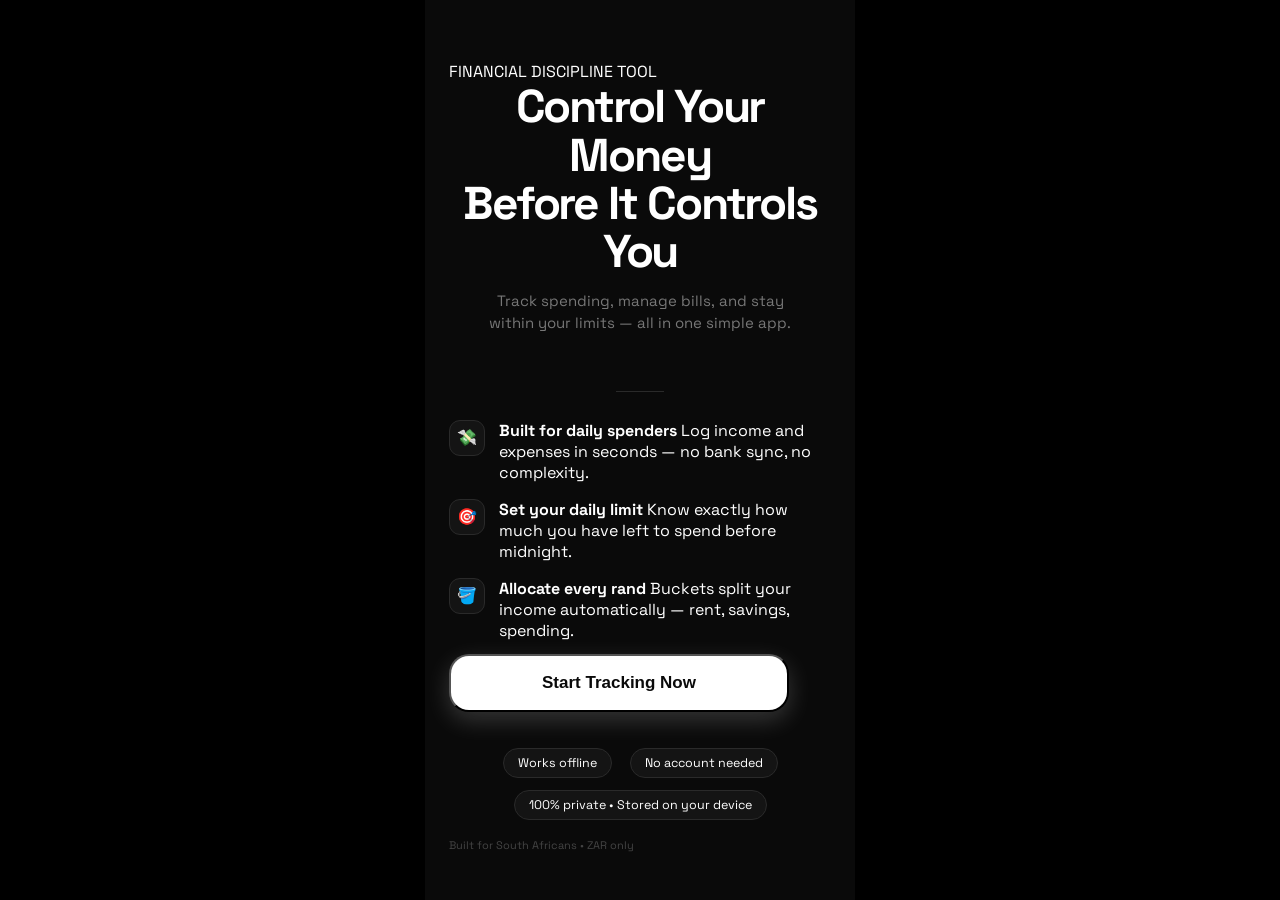
==== index.html @ 4e25d1b2 "css update" ====
<!DOCTYPE html>
<html lang="en">
<head>
<meta charset="UTF-8" />
<meta name="viewport" content="width=device-width, initial-scale=1.0, maximum-scale=1.0, user-scalable=no" />
<title>SpendLess</title>
<meta name="description" content="Daily spending limit tracker" />
<meta name="theme-color" content="#0a0a0a" />
<meta name="apple-mobile-web-app-capable" content="yes" />
<meta name="apple-mobile-web-app-status-bar-style" content="black-translucent" />
<meta name="apple-mobile-web-app-title" content="SpendLess" />
<link rel="manifest" href="manifest.json" />
<link rel="preconnect" href="https://fonts.googleapis.com" />
<link href="https://fonts.googleapis.com/css2?family=Space+Grotesk:wght@400;500;700&display=swap" rel="stylesheet" />
<link rel="stylesheet" href="css/style.css" />
</head>
<body>
<div id="viewport">
<div id="app">

  <!-- ══ LANDING SCREEN ══ -->
  <div class="screen active" id="screen-landing">
    <div class="landing-wrap">
      <div class="landing-top">

        <div class="landing-badge">
          <span class="landing-badge-dot"></span>
          <span class="landing-badge-text">FINANCIAL DISCIPLINE TOOL</span>
        </div>

        <div class="landing-headline">
          Control Your Money<br>Before It Controls You
        </div>

        <div class="landing-tagline">
          Track spending, manage bills, and stay within your limits — all in one simple app.
        </div>

        <div class="landing-divider"></div>

        <div class="landing-pills">
          <div class="landing-pill">
            <div class="landing-pill-icon">💸</div>
            <div class="landing-pill-text">
              <strong>Built for daily spenders</strong>
              <span>Log income and expenses in seconds — no bank sync, no complexity.</span>
            </div>
          </div>
          <div class="landing-pill">
            <div class="landing-pill-icon">🎯</div>
            <div class="landing-pill-text">
              <strong>Set your daily limit</strong>
              <span>Know exactly how much you have left to spend before midnight.</span>
            </div>
          </div>
          <div class="landing-pill">
            <div class="landing-pill-icon">🪣</div>
            <div class="landing-pill-text">
              <strong>Allocate every rand</strong>
              <span>Buckets split your income automatically — rent, savings, spending.</span>
            </div>
          </div>
        </div>
      </div>

      <div class="landing-bottom">
        <button class="btn-landing" onclick="enterApp()">Start Tracking Now</button>
        <div class="landing-trust">
          <span>Works offline</span>
          <span>No account needed</span>
          <span>100% private • Stored on your device</span>
        </div>
        <div class="landing-footnote">Built for South Africans • ZAR only</div>
      </div>
    </div>
  </div>

  <!-- ══ BUCKETS SCREEN ══ -->
  <div class="screen" id="screen-buckets">
    <div class="statusbar">
      <span></span>
      <span style="font-weight:700;letter-spacing:0.06em;">BUCKETS</span>
      <span></span>
    </div>
    <div class="screen-body">
      <div class="buckets-explainer">When you log income, it splits automatically into these buckets.</div>
      <div id="pct-remaining-bar" class="pct-bar-wrap"></div>
      <div id="buckets-list" class="buckets-list"></div>
      <button class="add-fab" onclick="openAddBucket()">＋ Add Bucket</button>
    </div>
    <div class="nav">
      <button class="nav-btn"        onclick="goTo('screen-home')"   ><span class="nav-icon">⬤</span>Today</button>
      <button class="nav-btn"        onclick="goTo('screen-bills')"  ><span class="nav-icon">📋</span>Bills</button>
      <button class="nav-btn active" onclick="goTo('screen-buckets')"><span class="nav-icon">🪣</span>Buckets</button>
      <button class="nav-btn"        onclick="goTo('screen-history')"><span class="nav-icon">☰</span>History</button>
      <button class="nav-btn"        onclick="goTo('screen-settings')"><span class="nav-icon">◎</span>Settings</button>
    </div>
  </div>

  <!-- ══ ADD BUCKET MODAL ══ -->
  <div class="modal-overlay" id="modal-bucket" onclick="closeModal('modal-bucket')">
    <div class="modal" onclick="event.stopPropagation()">
      <div class="modal-title">Add Bucket</div>
      <div class="field-label" style="margin-top:4px">Bucket name</div>
      <input class="note-input" id="bucket-name" placeholder="e.g. Rent, Savings, Spending" autocomplete="off" style="margin-bottom:12px"/>
      <div class="field-label">Emoji (optional)</div>
      <input class="note-input" id="bucket-emoji" placeholder="🏠" maxlength="2" autocomplete="off" style="margin-bottom:12px"/>
      <div class="field-label">Percentage of income (%)</div>
      <input class="note-input" id="bucket-pct" type="number" placeholder="e.g. 40" min="1" max="100" autocomplete="off" style="margin-bottom:16px"/>
      <div id="bucket-pct-hint" style="font-size:12px;color:var(--text2);margin-bottom:12px;"></div>
      <div style="display:flex;gap:10px;">
        <button class="modal-btn modal-cancel" onclick="closeModal('modal-bucket')">Cancel</button>
        <button class="modal-btn modal-confirm" onclick="saveBucket()">Add Bucket</button>
      </div>
    </div>
  </div>

  <!-- ══ HISTORY SCREEN ══ -->
  <div class="screen" id="screen-history">
    <div class="statusbar">
      <span></span>
      <span style="font-weight:700;letter-spacing:0.06em;">HISTORY</span>
      <span></span>
    </div>
    <div class="history-list" id="history-list"></div>
    <div class="nav">
      <button class="nav-btn"        onclick="goTo('screen-home')"   ><span class="nav-icon">⬤</span>Today</button>
      <button class="nav-btn"        onclick="goTo('screen-bills')"  ><span class="nav-icon">📋</span>Bills</button>
      <button class="nav-btn"        onclick="goTo('screen-buckets')"><span class="nav-icon">🪣</span>Buckets</button>
      <button class="nav-btn active" onclick="goTo('screen-history')"><span class="nav-icon">☰</span>History</button>
      <button class="nav-btn"        onclick="goTo('screen-settings')"><span class="nav-icon">◎</span>Settings</button>
    </div>
  </div>

  <!-- ══ SETTINGS SCREEN ══ -->
  <div class="screen" id="screen-settings">
    <div class="statusbar">
      <span></span>
      <span style="font-weight:700;letter-spacing:0.06em;">SETTINGS</span>
      <span></span>
    </div>
    <div class="settings-body">
      <div class="settings-section">
        <div class="settings-row">
          <div class="settings-row-label">Daily Limit</div>
          <div style="display:flex;align-items:center;gap:4px;">
            <span style="color:var(--text2);font-size:14px;">R</span>
            <input class="settings-input" id="limit-input" type="number" min="1" value="200" onchange="saveLimit()" />
          </div>
        </div>
        <div class="settings-row">
          <div class="settings-row-label">Currency symbol</div>
          <div class="settings-row-val">R (ZAR)</div>
        </div>
      </div>
      <div class="settings-section">
        <div class="settings-row">
          <div class="settings-row-label">Total transactions</div>
          <div class="settings-row-val" id="stat-total">0</div>
        </div>
        <div class="settings-row">
          <div class="settings-row-label">Days tracked</div>
          <div class="settings-row-val" id="stat-days">0</div>
        </div>
        <div class="settings-row">
          <div class="settings-row-label">All-time expenses</div>
          <div class="settings-row-val" id="stat-expenses">R0</div>
        </div>
        <div class="settings-row">
          <div class="settings-row-label">Active bills</div>
          <div class="settings-row-val" id="stat-bills">0</div>
        </div>
        <div class="settings-row">
          <div class="settings-row-label">Buckets configured</div>
          <div class="settings-row-val" id="stat-buckets">0</div>
        </div>
      </div>
      <button class="danger-btn" onclick="clearData()">Clear all data</button>
    </div>
    <div class="nav">
      <button class="nav-btn"        onclick="goTo('screen-home')"   ><span class="nav-icon">⬤</span>Today</button>
      <button class="nav-btn"        onclick="goTo('screen-bills')"  ><span class="nav-icon">📋</span>Bills</button>
      <button class="nav-btn"        onclick="goTo('screen-buckets')"><span class="nav-icon">🪣</span>Buckets</button>
      <button class="nav-btn"        onclick="goTo('screen-history')"><span class="nav-icon">☰</span>History</button>
      <button class="nav-btn active" onclick="goTo('screen-settings')"><span class="nav-icon">◎</span>Settings</button>
    </div>
  </div>

</div>
</div>
<script src="js/app.js"></script>
</body>
</html>
---- css/style.css ----
/* ── RESET & ROOT ── */
* {
  box-sizing: border-box;
  margin: 0;
  padding: 0;
  -webkit-tap-highlight-color: transparent;
}

:root {
  --bg: #0a0a0a;
  --surface: #141414;
  --surface2: #1e1e1e;
  --border: #2a2a2a;
  --text: #ffffff;
  --text2: #777777;
  --text3: #444444;
  --green: #22c55e;
  --green-bg: rgba(34, 197, 94, 0.1);
  --red: #ef4444;
  --red-bg: rgba(239, 68, 68, 0.1);
  --amber: #f59e0b;
  --amber-bg: rgba(245, 158, 11, 0.1);
  --blue: #3b82f6;
  --blue-bg: rgba(59, 130, 246, 0.1);
}

html, body {
  width: 100%;
  height: 100%;
  background: #000;
  overflow: hidden;
  overscroll-behavior: none;
  font-family: 'Space Grotesk', sans-serif;
  color: var(--text);
}

#viewport {
  position: fixed;
  top: 0; left: 0; right: 0; bottom: 0;
  display: flex;
  align-items: center;
  justify-content: center;
  background: #000;
}

#app {
  position: relative;
  width: 100%;
  max-width: 430px;
  height: 100%;
  max-height: 100%;
  display: flex;
  flex-direction: column;
  background: var(--bg);
  overflow: hidden;
}

.screen {
  display: none;
  flex-direction: column;
  position: absolute;
  top: 0; left: 0; right: 0; bottom: 0;
  overflow: hidden;
}

.screen.active {
  display: flex;
  flex-direction: column;
  height: 100%;
}

.screen-body {
  flex: 1;
  min-height: 0;
  overflow-y: auto;
  overscroll-behavior: contain;
  -webkit-overflow-scrolling: touch;
  padding: 14px 14px 24px;
}

.statusbar {
  display: flex;
  justify-content: space-between;
  align-items: center;
  padding: max(env(safe-area-inset-top), 12px) 20px 8px;
  font-size: 12px;
  color: var(--text2);
  flex-shrink: 0;
  position: relative;
  z-index: 1;
}

.home-top {
  padding: 4px 20px 0;
  flex-shrink: 0;
  position: relative;
  z-index: 1;
}

.day-label {
  font-size: 11px;
  text-transform: uppercase;
  letter-spacing: 0.18em;
  color: var(--text3);
  margin-bottom: 2px;
}

.balance-row {
  display: flex;
  justify-content: space-between;
  align-items: flex-end;
  margin-bottom: 4px;
}

.balance-big {
  font-size: 40px;
  font-weight: 700;
  letter-spacing: -1px;
  line-height: 1;
  font-variant-numeric: tabular-nums;
  font-feature-settings: "tnum" 1, "zero" 1;
}

.balance-meta { text-align: right; display: flex; flex-direction: column; gap: 2px; }
.meta-item { font-size: 12px; color: var(--text2); }
.meta-item .val { font-weight: 600; }
.meta-item.inc .val { color: var(--green); }
.meta-item.exp .val { color: var(--red); }

.limit-card {
  margin: 14px 14px 0;
  background: var(--surface);
  border-radius: 22px;
  padding: 18px 20px;
  border: 1px solid var(--border);
  flex-shrink: 0;
}

.limit-header { display: flex; justify-content: space-between; align-items: center; margin-bottom: 14px; }
.limit-label  { font-size: 11px; text-transform: uppercase; letter-spacing: 0.15em; color: var(--text2); }

.limit-edit {
  font-size: 11px; color: var(--text3); cursor: pointer;
  padding: 4px 8px; border-radius: 6px;
  border: 1px solid var(--border); background: var(--surface2);
}
.limit-edit:hover { color: var(--text2); }

.limit-nums { display: flex; justify-content: space-between; align-items: baseline; margin-bottom: 12px; }
.limit-remaining { font-size: 32px; font-weight: 700; transition: color 0.3s; }
.limit-remaining.ok   { color: var(--green); }
.limit-remaining.warn { color: var(--amber); }
.limit-remaining.over { color: var(--red); }
.limit-of { font-size: 13px; color: var(--text2); }

.progress-track { background: var(--surface2); border-radius: 99px; height: 6px; overflow: hidden; margin-bottom: 10px; }
.progress-fill  { height: 100%; border-radius: 99px; transition: width 0.5s cubic-bezier(0.34,1.2,0.64,1), background 0.3s; }
.progress-fill.ok   { background: var(--green); }
.progress-fill.warn { background: var(--amber); }
.progress-fill.over { background: var(--red); }

.limit-sub { display: flex; justify-content: space-between; font-size: 12px; color: var(--text2); }
.limit-sub .spent-val { color: var(--text); font-weight: 500; }

.alert-banner {
  margin: 10px 14px 0; border-radius: 12px; padding: 10px 14px;
  font-size: 12px; font-weight: 600; text-align: center;
  letter-spacing: 0.02em; flex-shrink: 0; transition: background 0.3s, color 0.3s;
}
.alert-ok   { background: var(--green-bg); color: var(--green); border: 1px solid rgba(34,197,94,0.2); }
.alert-warn { background: var(--amber-bg); color: var(--amber); border: 1px solid rgba(245,158,11,0.2); }
.alert-over { background: var(--red-bg);   color: var(--red);   border: 1px solid rgba(239,68,68,0.25); }

.home-scroll {
  flex: 1; min-height: 0;
  overflow-y: auto; overflow-x: hidden;
  overscroll-behavior: contain;
  -webkit-overflow-scrolling: touch;
}

.bills-widget { margin: 10px 14px 0; display: flex; flex-direction: column; gap: 6px; }
.bills-widget-label { font-size: 11px; text-transform: uppercase; letter-spacing: 0.15em; color: var(--text3); margin-bottom: 2px; }
.bill-widget-item { display: flex; align-items: center; justify-content: space-between; background: var(--surface); border-radius: 12px; padding: 10px 14px; border: 1px solid var(--border); }
.bill-widget-left { display: flex; align-items: center; gap: 10px; }
.bill-widget-name { font-size: 13px; font-weight: 500; }
.bill-widget-due  { font-size: 11px; margin-top: 1px; }
.bill-widget-due.urgent { color: var(--red); }
.bill-widget-due.soon   { color: var(--amber); }
.bill-widget-due.ok     { color: var(--text2); }
.bill-widget-amount { font-size: 14px; font-weight: 700; color: var(--text); }

.buckets-widget { margin: 10px 14px 0; }
.buckets-widget-label { font-size: 11px; text-transform: uppercase; letter-spacing: 0.15em; color: var(--text3); margin-bottom: 8px; }
.buckets-widget-grid  { display: grid; grid-template-columns: 1fr 1fr; gap: 8px; }
.bucket-widget-card   { background: var(--surface); border-radius: 14px; padding: 12px 14px; border: 1px solid var(--border); display: flex; flex-direction: column; }
.bucket-widget-top    { display: flex; align-items: center; gap: 6px; margin-bottom: 6px; }
.bucket-widget-emoji  { font-size: 16px; }
.bucket-widget-name   { font-size: 12px; color: var(--text2); }
.bucket-widget-amount { font-size: 18px; font-weight: 700; color: var(--green); }
.bucket-widget-pct    { font-size: 11px; color: var(--text3); margin-top: 2px; }

.bucket-widget-pay-btn {
  margin-top: 8px; width: 100%; padding: 7px 0; border-radius: 10px; border: none;
  background: var(--green); color: #0a0a0a; font-family: inherit;
  font-size: 12px; font-weight: 700; cursor: pointer;
  transition: opacity 0.15s, transform 0.1s;
  -webkit-user-select: none; user-select: none;
}
.bucket-widget-pay-btn:active { transform: scale(0.95); opacity: 0.85; }

.bucket-widget-paid-label {
  margin-top: 8px; font-size: 12px; font-weight: 600;
  color: var(--green); text-align: center;
}

.section-label { padding: 14px 20px 8px; font-size: 11px; text-transform: uppercase; letter-spacing: 0.15em; color: var(--text3); }

.tx-list  { padding: 0 14px 12px; }
.tx-empty { padding: 32px 0; text-align: center; color: var(--text3); font-size: 13px; }

.tx-item {
  display: flex; align-items: center; justify-content: space-between;
  padding: 12px 0; border-bottom: 1px solid var(--border);
  animation: fadeIn 0.2s ease;
}
.tx-item:last-child { border-bottom: none; }

@keyframes fadeIn {
  from { opacity: 0; transform: translateY(6px); }
  to   { opacity: 1; transform: none; }
}

.tx-left   { display: flex; align-items: center; gap: 12px; }
.tx-icon   { width: 36px; height: 36px; border-radius: 11px; display: flex; align-items: center; justify-content: center; font-size: 16px; flex-shrink: 0; }
.tx-icon.expense { background: var(--red-bg); }
.tx-icon.income  { background: var(--green-bg); }
.tx-name   { font-size: 14px; font-weight: 500; }
.tx-cat    { font-size: 11px; color: var(--text2); margin-top: 1px; }
.tx-right  { text-align: right; }
.tx-amount { font-size: 15px; font-weight: 700; }
.tx-amount.expense { color: var(--red); }
.tx-amount.income  { color: var(--green); }
.tx-time   { font-size: 11px; color: var(--text3); margin-top: 1px; }

.btn-row {
  display: flex; gap: 10px; padding: 12px 14px;
  padding-bottom: max(env(safe-area-inset-bottom), 16px); flex-shrink: 0;
}
.btn {
  flex: 1; padding: 15px; border-radius: 18px; border: none;
  font-family: inherit; font-size: 16px; font-weight: 700;
  cursor: pointer; transition: opacity 0.15s, transform 0.1s;
  display: flex; align-items: center; justify-content: center; gap: 6px;
  -webkit-user-select: none; user-select: none;
}
.btn:active  { transform: scale(0.96); opacity: 0.85; }
.btn-income  { background: var(--green); color: #0a0a0a; }
.btn-expense { background: var(--red);   color: #ffffff; }

.form-header { display: flex; align-items: center; gap: 12px; padding: max(env(safe-area-inset-top), 8px) 16px 0; flex-shrink: 0; }
.back-btn    { width: 38px; height: 38px; border-radius: 12px; background: var(--surface); border: 1px solid var(--border); display: flex; align-items: center; justify-content: center; cursor: pointer; font-size: 20px; color: var(--text2); flex-shrink: 0; }
.form-title  { font-size: 20px; font-weight: 700; }
.cancel-link { margin-left: auto; cursor: pointer; color: var(--text3); font-size: 13px; padding: 8px; }

.form-body { padding: 16px; display: flex; flex-direction: column; gap: 14px; flex: 1; min-height: 0; overflow-y: auto; -webkit-overflow-scrolling: touch; }

.field-label { font-size: 11px; text-transform: uppercase; letter-spacing: 0.12em; color: var(--text2); margin-bottom: 6px; }

.amount-wrap { background: var(--surface); border: 1px solid var(--border); border-radius: 18px; padding: 16px 18px; display: flex; align-items: center; gap: 6px; }
.currency    { font-size: 30px; font-weight: 700; color: var(--text3); }
.amount-val  { font-size: 38px; font-weight: 700; letter-spacing: -2px; flex: 1; }
.amount-val.income  { color: var(--green); }
.amount-val.expense { color: var(--red); }

.cursor { display: inline-block; width: 2px; height: 34px; background: currentColor; opacity: 0.7; vertical-align: middle; animation: blink 1s steps(1) infinite; }
@keyframes blink { 0%,100%{opacity:0.7} 50%{opacity:0} }

.cat-grid { display: grid; grid-template-columns: 1fr 1fr; gap: 8px; }
.cat-btn  { padding: 12px 10px; border-radius: 14px; border: 1px solid var(--border); background: var(--surface); font-family: inherit; font-size: 13px; font-weight: 500; color: var(--text2); cursor: pointer; display: flex; align-items: center; gap: 8px; transition: background 0.15s, border-color 0.15s, color 0.15s; }
.cat-btn.sel-expense { background: var(--red-bg);   border-color: rgba(239,68,68,0.4);  color: var(--red); }
.cat-btn.sel-income  { background: var(--green-bg); border-color: rgba(34,197,94,0.4);  color: var(--green); }

.note-input { width: 100%; background: var(--surface); border: 1px solid var(--border); border-radius: 14px; padding: 13px 16px; font-family: inherit; font-size: 14px; color: var(--text); outline: none; }
.note-input::placeholder { color: var(--text3); }
.note-input:focus { border-color: #444; }

.numpad { display: grid; grid-template-columns: repeat(3, 1fr); gap: 8px; flex-shrink: 0; padding: 0 16px; padding-bottom: max(env(safe-area-inset-bottom), 16px); }
.numkey { height: 60px; border-radius: 16px; border: none; background: var(--surface2); font-family: inherit; font-size: 22px; font-weight: 600; color: var(--text); cursor: pointer; transition: background 0.1s, transform 0.08s; -webkit-user-select: none; user-select: none; }
.numkey:active  { background: #333; transform: scale(0.93); }
.numkey.key-del { font-size: 16px; background: var(--surface); color: var(--text2); }
.numkey.key-add { font-size: 15px; font-weight: 700; }
.numkey.key-add.income  { background: var(--green); color: #0a0a0a; }
.numkey.key-add.expense { background: var(--red);   color: #ffffff; }

.bills-summary { background: var(--surface); border-radius: 18px; padding: 16px 18px; border: 1px solid var(--border); margin-bottom: 14px; }
.bills-summary-total  { font-size: 11px; text-transform: uppercase; letter-spacing: 0.12em; color: var(--text2); margin-bottom: 4px; }
.bills-summary-amount { font-size: 28px; font-weight: 700; }
.bills-summary-sub    { font-size: 12px; color: var(--text2); margin-top: 2px; }
.bills-list { display: flex; flex-direction: column; gap: 8px; }

.bill-card { background: var(--surface); border-radius: 16px; border: 1px solid var(--border); padding: 14px 16px; display: flex; align-items: center; justify-content: space-between; animation: fadeIn 0.2s ease; }
.bill-card.urgent { border-color: rgba(239,68,68,0.4); }
.bill-card.soon   { border-color: rgba(245,158,11,0.3); }
.bill-card-left   { display: flex; flex-direction: column; gap: 3px; }
.bill-card-name   { font-size: 15px; font-weight: 600; }
.bill-card-due    { font-size: 12px; }
.bill-card-due.urgent { color: var(--red); }
.bill-card-due.soon   { color: var(--amber); }
.bill-card-due.ok     { color: var(--text2); }
.bill-card-right  { display: flex; align-items: center; gap: 12px; }
.bill-card-amount { font-size: 16px; font-weight: 700; }

.bill-pay-btn { padding: 7px 14px; border-radius: 10px; border: none; font-family: inherit; font-size: 12px; font-weight: 700; cursor: pointer; transition: opacity 0.15s, transform 0.1s; -webkit-user-select: none; user-select: none; }
.bill-pay-btn:active { transform: scale(0.95); }
.bill-pay-btn.unpaid { background: var(--green); color: #0a0a0a; }
.bill-pay-btn.paid   { background: var(--surface2); color: var(--text3); }

.bill-delete-btn { background: none; border: none; cursor: pointer; font-size: 16px; color: var(--text3); padding: 4px; transition: color 0.15s; }
.bill-delete-btn:hover { color: var(--red); }

.buckets-explainer { font-size: 13px; color: var(--text2); margin-bottom: 14px; line-height: 1.5; }
.pct-bar-wrap  { margin-bottom: 14px; }
.pct-bar-track { height: 8px; border-radius: 99px; background: var(--surface2); overflow: hidden; margin-bottom: 6px; display: flex; }
.pct-bar-fill  { height: 100%; transition: width 0.4s ease; }
.pct-bar-label { font-size: 12px; color: var(--text2); display: flex; justify-content: space-between; }
.pct-bar-label .over { color: var(--red); font-weight: 600; }
.pct-bar-label .ok   { color: var(--green); font-weight: 600; }

.buckets-list { display: flex; flex-direction: column; gap: 8px; }

.bucket-card { background: var(--surface); border-radius: 16px; border: 1px solid var(--border); padding: 14px 16px; animation: fadeIn 0.2s ease; }
.bucket-card-top { display: flex; align-items: center; justify-content: space-between; margin-bottom: 10px; }
.bucket-card-left { display: flex; align-items: center; gap: 10px; }
.bucket-card-emoji { font-size: 20px; }
.bucket-card-name  { font-size: 15px; font-weight: 600; }
.bucket-card-pct   { font-size: 12px; color: var(--text2); }
.bucket-card-right { text-align: right; }
.bucket-card-amount { font-size: 18px; font-weight: 700; color: var(--green); }
.bucket-card-of     { font-size: 11px; color: var(--text3); }
.bucket-card-bar-track { height: 4px; border-radius: 99px; background: var(--surface2); overflow: hidden; }
.bucket-card-bar-fill  { height: 100%; border-radius: 99px; background: var(--green); transition: width 0.4s ease; }

.bucket-card-footer { display: flex; align-items: center; gap: 8px; margin-top: 10px; flex-wrap: wrap; }
.bucket-pending { font-size: 12px; color: var(--amber); flex: 1; }
.bucket-done    { font-size: 12px; color: var(--green); flex: 1; }

.bucket-pay-btn { padding: 7px 16px; border-radius: 10px; border: none; background: var(--green); color: #0a0a0a; font-family: inherit; font-size: 12px; font-weight: 700; cursor: pointer; transition: opacity 0.15s, transform 0.1s; -webkit-user-select: none; user-select: none; }
.bucket-pay-btn:active { transform: scale(0.95); opacity: 0.85; }
.bucket-unpay-btn { padding: 7px 12px; border-radius: 10px; border: none; background: var(--surface2); color: var(--text3); font-family: inherit; font-size: 12px; font-weight: 600; cursor: pointer; }
.bucket-delete-btn { background: none; border: none; cursor: pointer; font-size: 14px; color: var(--text3); padding: 2px 6px; transition: color 0.15s; }
.bucket-delete-btn:hover { color: var(--red); }

.add-fab {
  margin-top: 16px; width: 100%; padding: 14px; border-radius: 16px;
  border: 1px dashed var(--border); background: transparent;
  font-family: inherit; font-size: 14px; font-weight: 600;
  color: var(--text2); cursor: pointer;
  transition: border-color 0.15s, color 0.15s;
}
.add-fab:hover { border-color: #555; color: var(--text); }

.modal-overlay {
  display: none; position: fixed; inset: 0;
  background: rgba(0,0,0,0.7); z-index: 100;
  align-items: flex-end; justify-content: center;
  backdrop-filter: blur(4px);
}
.modal-overlay.open { display: flex; }

.modal {
  background: var(--surface); border-radius: 24px 24px 0 0;
  border: 1px solid var(--border); padding: 24px 20px;
  width: 100%; max-width: 430px;
  padding-bottom: max(env(safe-area-inset-bottom), 24px);
  animation: slideUp 0.25s cubic-bezier(0.34,1.2,0.64,1);
}
@keyframes slideUp {
  from { transform: translateY(100%); }
  to   { transform: translateY(0); }
}
.modal-title { font-size: 18px; font-weight: 700; margin-bottom: 16px; }
.modal-btn { flex: 1; padding: 13px; border-radius: 14px; border: none; font-family: inherit; font-size: 14px; font-weight: 700; cursor: pointer; transition: opacity 0.15s; }
.modal-cancel  { background: var(--surface2); color: var(--text2); }
.modal-confirm { background: var(--green); color: #0a0a0a; }
.modal-confirm:active { opacity: 0.8; }

/* ── HISTORY ── */
.history-list {
  flex: 1; min-height: 0;
  overflow-y: auto; overscroll-behavior: contain;
  -webkit-overflow-scrolling: touch;
  padding: 0 14px 24px;
}

.history-empty {
  display: flex; flex-direction: column; align-items: center;
  justify-content: center; padding: 80px 32px 40px; text-align: center;
}
.history-empty-icon  { font-size: 40px; margin-bottom: 12px; opacity: 0.5; }
.history-empty-title { font-size: 16px; font-weight: 600; color: var(--text2); margin-bottom: 6px; }
.history-empty-sub   { font-size: 13px; color: var(--text3); line-height: 1.5; }

.history-day-group { margin-bottom: 4px; }

.history-day-header {
  display: flex; align-items: center; justify-content: space-between;
  padding: 16px 6px 8px;
  position: sticky; top: 0; background: var(--bg); z-index: 2;
  border-bottom: 1px solid var(--border);
}
.history-day-left  { display: flex; align-items: baseline; gap: 8px; }
.history-day-name  { font-size: 14px; font-weight: 700; color: var(--text); }
.history-day-date  { font-size: 11px; color: var(--text3); text-transform: uppercase; letter-spacing: 0.08em; }
.history-day-summary { display: flex; align-items: center; gap: 6px; }

.history-day-inc, .history-day-exp {
  font-size: 11px; font-weight: 600; padding: 3px 7px; border-radius: 99px;
}
.history-day-inc { color: var(--green); background: var(--green-bg); }
.history-day-exp { color: var(--red);   background: var(--red-bg); }

.history-day-net { font-size: 13px; font-weight: 700; min-width: 60px; text-align: right; }
.history-day-net.pos { color: var(--green); }
.history-day-net.neg { color: var(--red); }

.history-tx-group { padding: 0; }

.history-tx-item {
  display: flex; align-items: center; gap: 12px;
  padding: 11px 4px; border-bottom: 1px solid var(--border);
  animation: fadeIn 0.2s ease;
  transition: opacity 0.28s ease, transform 0.28s ease;
  overflow: hidden;
}
.history-tx-item:last-child { border-bottom: none; }
.history-tx-item.tx-deleting { opacity: 0; transform: translateX(24px); }

.history-tx-icon { width: 36px; height: 36px; border-radius: 11px; display: flex; align-items: center; justify-content: center; font-size: 16px; flex-shrink: 0; }
.history-tx-icon.expense { background: var(--red-bg); }
.history-tx-icon.income  { background: var(--green-bg); }

.history-tx-middle { flex: 1; min-width: 0; }
.history-tx-label  { font-size: 14px; font-weight: 500; color: var(--text); white-space: nowrap; overflow: hidden; text-overflow: ellipsis; }
.history-tx-meta   { display: flex; align-items: center; gap: 4px; margin-top: 2px; }
.history-tx-cat    { font-size: 11px; color: var(--text2); }
.history-tx-dot    { font-size: 11px; color: var(--text3); }
.history-tx-time   { font-size: 11px; color: var(--text3); }

.history-tx-right  { display: flex; align-items: center; gap: 10px; flex-shrink: 0; }
.history-tx-amount { font-size: 15px; font-weight: 700; font-variant-numeric: tabular-nums; min-width: 60px; text-align: right; }
.history-tx-amount.income  { color: var(--green); }
.history-tx-amount.expense { color: var(--red); }

.history-tx-delete {
  width: 30px; height: 30px; border-radius: 9px; border: none;
  background: transparent; color: var(--text3); cursor: pointer;
  display: flex; align-items: center; justify-content: center; flex-shrink: 0;
  transition: background 0.15s, color 0.15s, transform 0.1s;
}
.history-tx-delete:hover  { background: var(--red-bg); color: var(--red); }
.history-tx-delete:active { transform: scale(0.88); }

/* ── SETTINGS ── */
.settings-body {
  flex: 1; min-height: 0; overflow-y: auto;
  overscroll-behavior: contain; -webkit-overflow-scrolling: touch;
  padding: 20px 16px; display: flex; flex-direction: column; gap: 20px;
}
.settings-section { background: var(--surface); border-radius: 18px; border: 1px solid var(--border); overflow: hidden; flex-shrink: 0; }
.settings-row { display: flex; align-items: center; justify-content: space-between; padding: 16px 18px; border-bottom: 1px solid var(--border); }
.settings-row:last-child { border-bottom: none; }
.settings-row-label { font-size: 14px; font-weight: 500; }
.settings-row-val   { font-size: 14px; color: var(--text2); }
.settings-input { background: transparent; border: none; outline: none; font-family: inherit; font-size: 14px; font-weight: 600; color: var(--green); text-align: right; width: 80px; }

.danger-btn {
  width: 100%; padding: 14px; border-radius: 14px;
  border: 1px solid rgba(239,68,68,0.3); background: var(--red-bg);
  color: var(--red); font-family: inherit; font-size: 14px;
  font-weight: 600; cursor: pointer; flex-shrink: 0;
}
.danger-btn:active { opacity: 0.7; }

/* ── NAV BAR ── */
.nav { display: flex; border-top: 1px solid var(--border); flex-shrink: 0; }
.nav-btn {
  flex: 1; padding: 8px 0;
  padding-bottom: max(env(safe-area-inset-bottom), 8px);
  background: none; border: none; font-family: inherit;
  font-size: 9px; font-weight: 500; color: var(--text3);
  cursor: pointer; letter-spacing: 0.04em;
  display: flex; flex-direction: column; align-items: center; gap: 3px;
  text-transform: uppercase;
}
.nav-btn.active { color: var(--text); }
.nav-icon { font-size: 16px; }


/* ══════════════════════════════════════════
   LANDING SCREEN
   ══════════════════════════════════════════ */

#screen-landing {
  background: var(--bg);
}

.landing-wrap {
  height: 100%;
  padding: max(env(safe-area-inset-top), 48px) 24px max(env(safe-area-inset-bottom), 48px);
  display: flex;
  flex-direction: column;
  justify-content: space-between;
}

.landing-top {
  flex: 1;
  display: flex;
  flex-direction: column;
  justify-content: center;
}

.landing-headline {
  font-size: 46px;
  font-weight: 700;
  line-height: 1.05;
  letter-spacing: -2.1px;
  text-align: center;
  margin-bottom: 14px;
}

.landing-tagline {
  font-size: 15px;
  line-height: 1.5;
  color: var(--text2);
  text-align: center;
  max-width: 320px;
  margin: 0 auto 28px;
}

.landing-divider {
  width: 48px;
  height: 1px;
  background: var(--border);
  margin: 28px auto;
}

.landing-pills {
  display: flex;
  flex-direction: column;
  gap: 16px;
}

.landing-pill {
  display: flex;
  align-items: flex-start;
  gap: 14px;
}

.landing-pill-icon {
  width: 36px; height: 36px;
  border-radius: 11px;
  background: var(--surface);
  border: 1px solid var(--border);
  display: flex;
  align-items: center;
  justify-content: center;
  font-size: 16px;
  flex-shrink: 0;
}

.btn-landing {
  width: 100%;
  max-width: 340px;
  margin: 0 auto 18px;
  padding: 17px 24px;
  border-radius: 20px;
  background: #ffffff;
  color: #0a0a0a;
  font-size: 17px;
  font-weight: 700;
  box-shadow: 0 8px 25px rgba(255,255,255,0.18);
}

.landing-trust {
  display: flex;
  flex-wrap: wrap;
  justify-content: center;
  gap: 12px 18px;
  margin: 18px 0;
}

.landing-trust span {
  font-size: 12.5px;
  background: var(--surface);
  padding: 6px 14px;
  border-radius: 999px;
  border: 1px solid var(--border);
}

.landing-footnote {
  font-size: 11px;
  color: var(--text3);
}

/* Animation */
@keyframes landingFadeUp {
  from { opacity: 0; transform: translateY(14px); }
  to { opacity: 1; transform: none; }
}
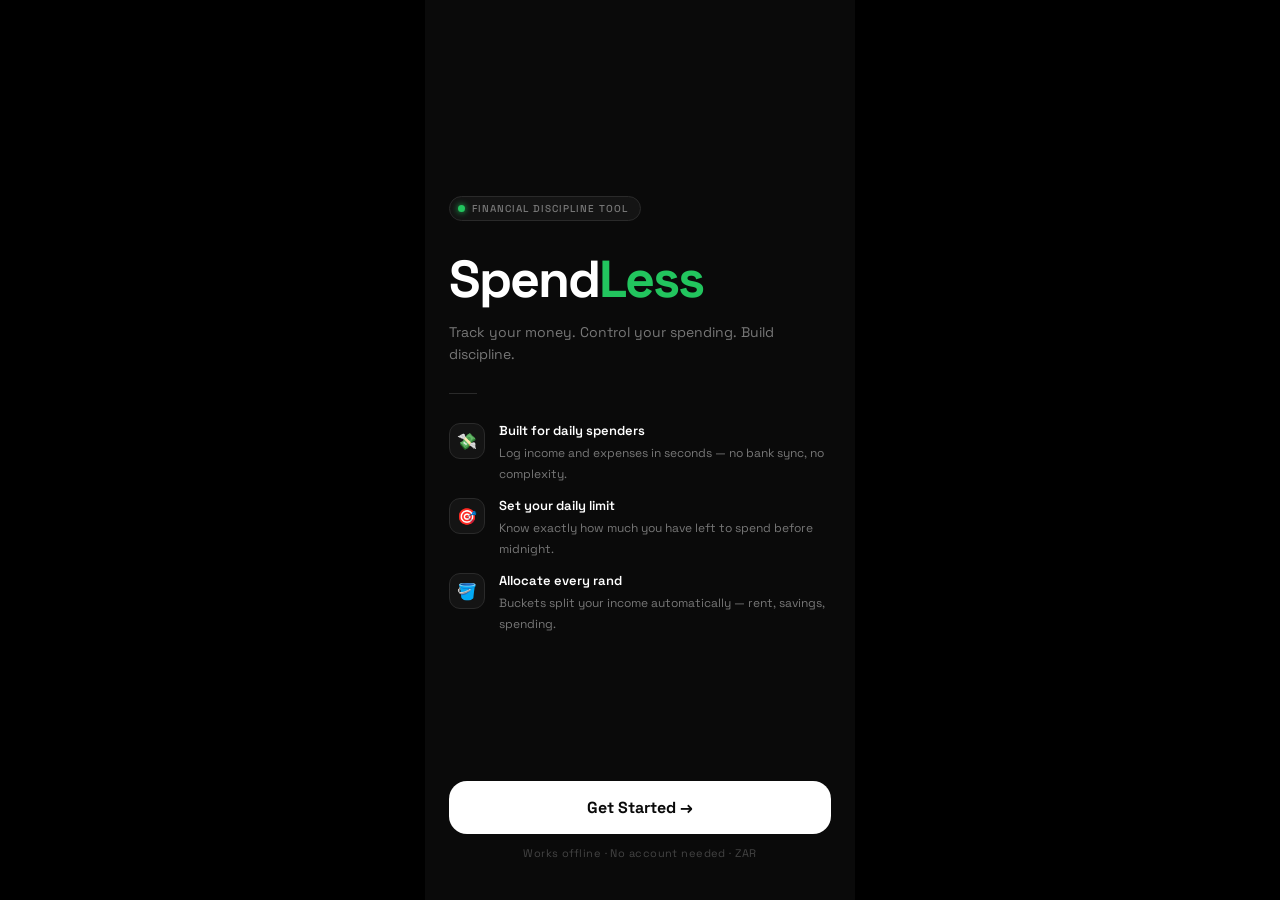
==== commit a94aa0e9: "Back to phase 1" ====
--- a/index.html
+++ b/index.html
@@ -22,22 +22,13 @@
   <div class="screen active" id="screen-landing">
     <div class="landing-wrap">
       <div class="landing-top">
-
         <div class="landing-badge">
           <span class="landing-badge-dot"></span>
           <span class="landing-badge-text">FINANCIAL DISCIPLINE TOOL</span>
         </div>
-
-        <div class="landing-headline">
-          Control Your Money<br>Before It Controls You
-        </div>
-
-        <div class="landing-tagline">
-          Track spending, manage bills, and stay within your limits — all in one simple app.
-        </div>
-
+        <div class="landing-wordmark">Spend<span>Less</span></div>
+        <div class="landing-tagline">Track your money. Control your spending. Build discipline.</div>
         <div class="landing-divider"></div>
-
         <div class="landing-pills">
           <div class="landing-pill">
             <div class="landing-pill-icon">💸</div>
@@ -62,15 +53,196 @@
           </div>
         </div>
       </div>
-
       <div class="landing-bottom">
-        <button class="btn-landing" onclick="enterApp()">Start Tracking Now</button>
-        <div class="landing-trust">
-          <span>Works offline</span>
-          <span>No account needed</span>
-          <span>100% private • Stored on your device</span>
-        </div>
-        <div class="landing-footnote">Built for South Africans • ZAR only</div>
+        <button class="btn-landing" onclick="enterApp()">Get Started →</button>
+        <div class="landing-footnote">Works offline · No account needed · ZAR</div>
+      </div>
+    </div>
+  </div>
+
+  <!-- ══ HOME SCREEN ══ -->
+  <div class="screen" id="screen-home">
+    <div class="statusbar">
+      <span id="clock-home">9:41</span>
+      <span style="font-weight:700;letter-spacing:0.06em;">SPENDLESS</span>
+      <span style="width:36px"></span>
+    </div>
+    <div class="home-top">
+      <div class="day-label" id="home-day">Monday</div>
+      <div class="balance-row">
+        <div>
+          <div style="font-size:11px;color:var(--text3);margin-bottom:2px;">net today</div>
+          <div class="balance-big" id="home-balance">R0</div>
+        </div>
+        <div class="balance-meta">
+          <div class="meta-item inc">Income <span class="val" id="meta-inc">R0</span></div>
+          <div class="meta-item exp">Expenses <span class="val" id="meta-exp">R0</span></div>
+        </div>
+      </div>
+    </div>
+    <div class="limit-card">
+      <div class="limit-header">
+        <div class="limit-label">Daily Limit</div>
+        <button class="limit-edit" onclick="goTo('screen-settings')">Edit</button>
+      </div>
+      <div class="limit-nums">
+        <div class="limit-remaining ok" id="limit-rem">R200</div>
+        <div class="limit-of" id="limit-of">of R200</div>
+      </div>
+      <div class="progress-track"><div class="progress-fill ok" id="prog" style="width:0%"></div></div>
+      <div class="limit-sub">
+        <span>Spent: <span class="spent-val" id="spent-val">R0</span></span>
+        <span id="pct-lbl">0% used</span>
+      </div>
+    </div>
+    <div class="alert-banner alert-ok" id="alert">You're within your limit</div>
+    <div class="home-scroll">
+      <div id="bills-widget"></div>
+      <div id="buckets-widget"></div>
+      <div class="section-label">Today's transactions</div>
+      <div class="tx-list" id="tx-list"></div>
+    </div>
+    <div class="btn-row">
+      <button class="btn btn-income" onclick="goTo('screen-income')">＋ Income</button>
+      <button class="btn btn-expense" onclick="goTo('screen-expense')">－ Expense</button>
+    </div>
+    <div class="nav">
+      <button class="nav-btn active"  onclick="goTo('screen-home')"   ><span class="nav-icon">⬤</span>Today</button>
+      <button class="nav-btn"         onclick="goTo('screen-bills')"  ><span class="nav-icon">📋</span>Bills</button>
+      <button class="nav-btn"         onclick="goTo('screen-buckets')"><span class="nav-icon">🪣</span>Buckets</button>
+      <button class="nav-btn"         onclick="goTo('screen-history')"><span class="nav-icon">☰</span>History</button>
+      <button class="nav-btn"         onclick="goTo('screen-settings')"><span class="nav-icon">◎</span>Settings</button>
+    </div>
+  </div>
+
+  <!-- ══ EXPENSE SCREEN ══ -->
+  <div class="screen" id="screen-expense">
+    <div class="form-header">
+      <div class="back-btn" onclick="goTo('screen-home')">‹</div>
+      <div class="form-title" style="color:var(--red)">Add Expense</div>
+      <div class="cancel-link" onclick="resetForm('expense');goTo('screen-home')">Cancel</div>
+    </div>
+    <div class="form-body">
+      <div>
+        <div class="field-label">Amount</div>
+        <div class="amount-wrap">
+          <div class="currency">R</div>
+          <div class="amount-val expense" id="exp-disp">0<span class="cursor"></span></div>
+        </div>
+      </div>
+      <div>
+        <div class="field-label">Category</div>
+        <div class="cat-grid" id="exp-cats">
+          <button class="cat-btn sel-expense" data-cat="Food"          onclick="pickCat(this,'expense')">🍔 Food</button>
+          <button class="cat-btn"             data-cat="Transport"     onclick="pickCat(this,'expense')">🚌 Transport</button>
+          <button class="cat-btn"             data-cat="Data"          onclick="pickCat(this,'expense')">📶 Data</button>
+          <button class="cat-btn"             data-cat="Entertainment" onclick="pickCat(this,'expense')">🎮 Entertainment</button>
+          <button class="cat-btn"             data-cat="Groceries"     onclick="pickCat(this,'expense')">🛒 Groceries</button>
+          <button class="cat-btn"             data-cat="Other"         onclick="pickCat(this,'expense')">📦 Other</button>
+        </div>
+      </div>
+      <div>
+        <div class="field-label">Note (optional)</div>
+        <input class="note-input" id="exp-note" placeholder="e.g. Lunch at work" autocomplete="off" />
+      </div>
+    </div>
+    <div class="numpad">
+      <button class="numkey" onclick="numTap('expense','1')">1</button>
+      <button class="numkey" onclick="numTap('expense','2')">2</button>
+      <button class="numkey" onclick="numTap('expense','3')">3</button>
+      <button class="numkey" onclick="numTap('expense','4')">4</button>
+      <button class="numkey" onclick="numTap('expense','5')">5</button>
+      <button class="numkey" onclick="numTap('expense','6')">6</button>
+      <button class="numkey" onclick="numTap('expense','7')">7</button>
+      <button class="numkey" onclick="numTap('expense','8')">8</button>
+      <button class="numkey" onclick="numTap('expense','9')">9</button>
+      <button class="numkey key-del" onclick="numDel('expense')">⌫</button>
+      <button class="numkey"         onclick="numTap('expense','0')">0</button>
+      <button class="numkey key-add expense" onclick="submitTx('expense')">Add</button>
+    </div>
+  </div>
+
+  <!-- ══ INCOME SCREEN ══ -->
+  <div class="screen" id="screen-income">
+    <div class="form-header">
+      <div class="back-btn" onclick="goTo('screen-home')">‹</div>
+      <div class="form-title" style="color:var(--green)">Add Income</div>
+      <div class="cancel-link" onclick="resetForm('income');goTo('screen-home')">Cancel</div>
+    </div>
+    <div class="form-body">
+      <div>
+        <div class="field-label">Amount</div>
+        <div class="amount-wrap">
+          <div class="currency">R</div>
+          <div class="amount-val income" id="inc-disp">0<span class="cursor"></span></div>
+        </div>
+      </div>
+      <div>
+        <div class="field-label">Source</div>
+        <div class="cat-grid" id="inc-cats">
+          <button class="cat-btn sel-income" data-cat="Salary"      onclick="pickCat(this,'income')">💼 Salary</button>
+          <button class="cat-btn"            data-cat="Freelance"   onclick="pickCat(this,'income')">💻 Freelance</button>
+          <button class="cat-btn"            data-cat="Side hustle" onclick="pickCat(this,'income')">🌱 Side hustle</button>
+          <button class="cat-btn"            data-cat="Gift"        onclick="pickCat(this,'income')">🎁 Gift</button>
+          <button class="cat-btn"            data-cat="Refund"      onclick="pickCat(this,'income')">↩ Refund</button>
+          <button class="cat-btn"            data-cat="Other"       onclick="pickCat(this,'income')">📦 Other</button>
+        </div>
+      </div>
+      <div>
+        <div class="field-label">Note (optional)</div>
+        <input class="note-input" id="inc-note" placeholder="e.g. March salary" autocomplete="off" />
+      </div>
+    </div>
+    <div class="numpad">
+      <button class="numkey" onclick="numTap('income','1')">1</button>
+      <button class="numkey" onclick="numTap('income','2')">2</button>
+      <button class="numkey" onclick="numTap('income','3')">3</button>
+      <button class="numkey" onclick="numTap('income','4')">4</button>
+      <button class="numkey" onclick="numTap('income','5')">5</button>
+      <button class="numkey" onclick="numTap('income','6')">6</button>
+      <button class="numkey" onclick="numTap('income','7')">7</button>
+      <button class="numkey" onclick="numTap('income','8')">8</button>
+      <button class="numkey" onclick="numTap('income','9')">9</button>
+      <button class="numkey key-del" onclick="numDel('income')">⌫</button>
+      <button class="numkey"         onclick="numTap('income','0')">0</button>
+      <button class="numkey key-add income" onclick="submitTx('income')">Add</button>
+    </div>
+  </div>
+
+  <!-- ══ BILLS SCREEN ══ -->
+  <div class="screen" id="screen-bills">
+    <div class="statusbar">
+      <span></span>
+      <span style="font-weight:700;letter-spacing:0.06em;">BILLS</span>
+      <span></span>
+    </div>
+    <div class="screen-body">
+      <div id="bills-summary" class="bills-summary"></div>
+      <div id="bills-list" class="bills-list"></div>
+      <button class="add-fab" onclick="openAddBill()">＋ Add Bill</button>
+    </div>
+    <div class="nav">
+      <button class="nav-btn"        onclick="goTo('screen-home')"   ><span class="nav-icon">⬤</span>Today</button>
+      <button class="nav-btn active" onclick="goTo('screen-bills')"  ><span class="nav-icon">📋</span>Bills</button>
+      <button class="nav-btn"        onclick="goTo('screen-buckets')"><span class="nav-icon">🪣</span>Buckets</button>
+      <button class="nav-btn"        onclick="goTo('screen-history')"><span class="nav-icon">☰</span>History</button>
+      <button class="nav-btn"        onclick="goTo('screen-settings')"><span class="nav-icon">◎</span>Settings</button>
+    </div>
+  </div>
+
+  <!-- ══ ADD BILL MODAL ══ -->
+  <div class="modal-overlay" id="modal-bill" onclick="closeModal('modal-bill')">
+    <div class="modal" onclick="event.stopPropagation()">
+      <div class="modal-title">Add Bill</div>
+      <div class="field-label" style="margin-top:4px">Bill name</div>
+      <input class="note-input" id="bill-name" placeholder="e.g. Netflix, Rent, Gym" autocomplete="off" style="margin-bottom:12px"/>
+      <div class="field-label">Amount (R)</div>
+      <input class="note-input" id="bill-amount" type="number" placeholder="0" min="1" autocomplete="off" style="margin-bottom:12px"/>
+      <div class="field-label">Due day of month</div>
+      <input class="note-input" id="bill-day" type="number" placeholder="1–28" min="1" max="28" autocomplete="off" style="margin-bottom:16px"/>
+      <div style="display:flex;gap:10px;">
+        <button class="modal-btn modal-cancel" onclick="closeModal('modal-bill')">Cancel</button>
+        <button class="modal-btn modal-confirm" onclick="saveBill()">Add Bill</button>
       </div>
     </div>
   </div>
--- a/css/style.css
+++ b/css/style.css
@@ -502,52 +502,104 @@
 
 #screen-landing {
   background: var(--bg);
+  justify-content: center;
 }
 
 .landing-wrap {
-  height: 100%;
-  padding: max(env(safe-area-inset-top), 48px) 24px max(env(safe-area-inset-bottom), 48px);
   display: flex;
   flex-direction: column;
   justify-content: space-between;
+  height: 100%;
+  padding: max(env(safe-area-inset-top), 48px) 24px max(env(safe-area-inset-bottom), 40px);
 }
 
 .landing-top {
+  display: flex;
+  flex-direction: column;
   flex: 1;
-  display: flex;
-  flex-direction: column;
   justify-content: center;
 }
 
-.landing-headline {
-  font-size: 46px;
+/* badge */
+.landing-badge {
+  display: inline-flex;
+  align-items: center;
+  gap: 7px;
+  background: var(--surface);
+  border: 1px solid var(--border);
+  border-radius: 99px;
+  padding: 5px 12px 5px 8px;
+  width: fit-content;
+  margin-bottom: 32px;
+  opacity: 0;
+  animation: landingFadeUp 0.5s ease 0.1s forwards;
+}
+
+.landing-badge-dot {
+  width: 7px;
+  height: 7px;
+  border-radius: 50%;
+  background: var(--green);
+  box-shadow: 0 0 6px var(--green);
+  animation: badgePulse 2s ease infinite;
+}
+
+@keyframes badgePulse {
+  0%, 100% { opacity: 1; }
+  50%       { opacity: 0.35; }
+}
+
+.landing-badge-text {
+  font-size: 10px;
+  font-weight: 500;
+  color: var(--text2);
+  letter-spacing: 0.1em;
+  text-transform: uppercase;
+}
+
+/* wordmark */
+.landing-wordmark {
+  font-size: 52px;
   font-weight: 700;
-  line-height: 1.05;
-  letter-spacing: -2.1px;
-  text-align: center;
-  margin-bottom: 14px;
-}
-
+  letter-spacing: -2px;
+  line-height: 1;
+  color: var(--text);
+  margin-bottom: 16px;
+  opacity: 0;
+  animation: landingFadeUp 0.5s ease 0.2s forwards;
+}
+
+.landing-wordmark span {
+  color: var(--green);
+}
+
+/* tagline */
 .landing-tagline {
-  font-size: 15px;
-  line-height: 1.5;
+  font-size: 14px;
   color: var(--text2);
-  text-align: center;
-  max-width: 320px;
-  margin: 0 auto 28px;
-}
-
+  line-height: 1.6;
+  margin-bottom: 28px;
+  opacity: 0;
+  animation: landingFadeUp 0.5s ease 0.3s forwards;
+}
+
+/* divider */
 .landing-divider {
-  width: 48px;
+  width: 28px;
   height: 1px;
   background: var(--border);
-  margin: 28px auto;
-}
-
+  margin-bottom: 28px;
+  opacity: 0;
+  animation: landingFadeUp 0.5s ease 0.35s forwards;
+}
+
+/* feature pills */
 .landing-pills {
   display: flex;
   flex-direction: column;
-  gap: 16px;
+  gap: 14px;
+  opacity: 0;
+  animation: landingFadeUp 0.5s ease 0.45s forwards;
 }
 
 .landing-pill {
@@ -557,7 +609,8 @@
 }
 
 .landing-pill-icon {
-  width: 36px; height: 36px;
+  width: 36px;
+  height: 36px;
   border-radius: 11px;
   background: var(--surface);
   border: 1px solid var(--border);
@@ -566,44 +619,56 @@
   justify-content: center;
   font-size: 16px;
   flex-shrink: 0;
+  margin-top: 1px;
+}
+
+.landing-pill-text strong {
+  display: block;
+  font-size: 13px;
+  font-weight: 600;
+  color: var(--text);
+  margin-bottom: 2px;
+}
+
+.landing-pill-text span {
+  font-size: 12px;
+  color: var(--text2);
+  line-height: 1.5;
+}
+
+/* CTA area */
+.landing-bottom {
+  opacity: 0;
+  animation: landingFadeUp 0.5s ease 0.6s forwards;
 }
 
 .btn-landing {
   width: 100%;
-  max-width: 340px;
-  margin: 0 auto 18px;
-  padding: 17px 24px;
-  border-radius: 20px;
-  background: #ffffff;
-  color: #0a0a0a;
-  font-size: 17px;
+  padding: 16px;
+  border-radius: 18px;
+  border: none;
+  background: var(--text);
+  color: var(--bg);
+  font-family: inherit;
+  font-size: 16px;
   font-weight: 700;
-  box-shadow: 0 8px 25px rgba(255,255,255,0.18);
-}
-
-.landing-trust {
-  display: flex;
-  flex-wrap: wrap;
-  justify-content: center;
-  gap: 12px 18px;
-  margin: 18px 0;
-}
-
-.landing-trust span {
-  font-size: 12.5px;
-  background: var(--surface);
-  padding: 6px 14px;
-  border-radius: 999px;
-  border: 1px solid var(--border);
-}
+  cursor: pointer;
+  transition: opacity 0.15s, transform 0.1s;
+  -webkit-user-select: none;
+  user-select: none;
+}
+
+.btn-landing:active { transform: scale(0.97); opacity: 0.85; }
 
 .landing-footnote {
+  text-align: center;
+  margin-top: 12px;
   font-size: 11px;
   color: var(--text3);
-}
-
-/* Animation */
+  letter-spacing: 0.04em;
+}
+
 @keyframes landingFadeUp {
   from { opacity: 0; transform: translateY(14px); }
-  to { opacity: 1; transform: none; }
+  to   { opacity: 1; transform: none; }
 }
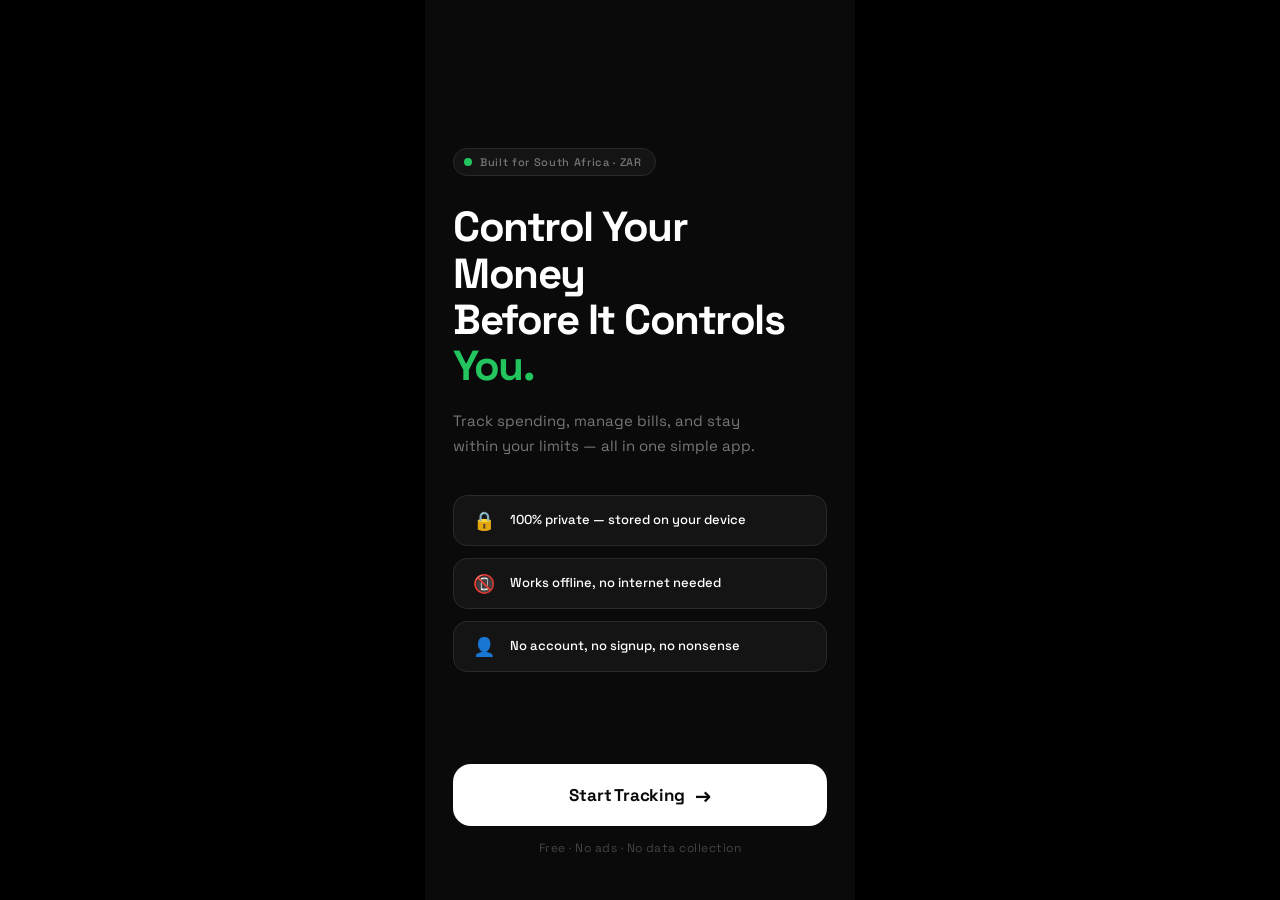
==== commit 016f0340: "Updated landing page" ====
--- a/index.html
+++ b/index.html
@@ -60,58 +60,44 @@
     </div>
   </div>
 
-  <!-- ══ HOME SCREEN ══ -->
-  <div class="screen" id="screen-home">
-    <div class="statusbar">
-      <span id="clock-home">9:41</span>
-      <span style="font-weight:700;letter-spacing:0.06em;">SPENDLESS</span>
-      <span style="width:36px"></span>
-    </div>
-    <div class="home-top">
-      <div class="day-label" id="home-day">Monday</div>
-      <div class="balance-row">
-        <div>
-          <div style="font-size:11px;color:var(--text3);margin-bottom:2px;">net today</div>
-          <div class="balance-big" id="home-balance">R0</div>
-        </div>
-        <div class="balance-meta">
-          <div class="meta-item inc">Income <span class="val" id="meta-inc">R0</span></div>
-          <div class="meta-item exp">Expenses <span class="val" id="meta-exp">R0</span></div>
-        </div>
-      </div>
-    </div>
-    <div class="limit-card">
-      <div class="limit-header">
-        <div class="limit-label">Daily Limit</div>
-        <button class="limit-edit" onclick="goTo('screen-settings')">Edit</button>
-      </div>
-      <div class="limit-nums">
-        <div class="limit-remaining ok" id="limit-rem">R200</div>
-        <div class="limit-of" id="limit-of">of R200</div>
-      </div>
-      <div class="progress-track"><div class="progress-fill ok" id="prog" style="width:0%"></div></div>
-      <div class="limit-sub">
-        <span>Spent: <span class="spent-val" id="spent-val">R0</span></span>
-        <span id="pct-lbl">0% used</span>
-      </div>
-    </div>
-    <div class="alert-banner alert-ok" id="alert">You're within your limit</div>
-    <div class="home-scroll">
-      <div id="bills-widget"></div>
-      <div id="buckets-widget"></div>
-      <div class="section-label">Today's transactions</div>
-      <div class="tx-list" id="tx-list"></div>
-    </div>
-    <div class="btn-row">
-      <button class="btn btn-income" onclick="goTo('screen-income')">＋ Income</button>
-      <button class="btn btn-expense" onclick="goTo('screen-expense')">－ Expense</button>
-    </div>
-    <div class="nav">
-      <button class="nav-btn active"  onclick="goTo('screen-home')"   ><span class="nav-icon">⬤</span>Today</button>
-      <button class="nav-btn"         onclick="goTo('screen-bills')"  ><span class="nav-icon">📋</span>Bills</button>
-      <button class="nav-btn"         onclick="goTo('screen-buckets')"><span class="nav-icon">🪣</span>Buckets</button>
-      <button class="nav-btn"         onclick="goTo('screen-history')"><span class="nav-icon">☰</span>History</button>
-      <button class="nav-btn"         onclick="goTo('screen-settings')"><span class="nav-icon">◎</span>Settings</button>
+  <!-- ══ LANDING SCREEN ══ -->
+  <div class="screen active" id="screen-landing">
+    <div class="landing-wrap">
+
+      <div class="landing-top">
+        <div class="landing-badge">
+          <span class="landing-badge-dot"></span>
+          <span class="landing-badge-text">Built for South Africa · ZAR</span>
+        </div>
+
+        <div class="landing-headline">Control Your Money<br>Before It Controls<br><span>You.</span></div>
+
+        <div class="landing-sub">Track spending, manage bills, and stay within your limits — all in one simple app.</div>
+
+        <div class="landing-trust">
+          <div class="trust-item">
+            <span class="trust-icon">🔒</span>
+            <span>100% private — stored on your device</span>
+          </div>
+          <div class="trust-item">
+            <span class="trust-icon">📵</span>
+            <span>Works offline, no internet needed</span>
+          </div>
+          <div class="trust-item">
+            <span class="trust-icon">👤</span>
+            <span>No account, no signup, no nonsense</span>
+          </div>
+        </div>
+      </div>
+
+      <div class="landing-bottom">
+        <button class="btn-landing" onclick="enterApp()">
+          <span>Start Tracking</span>
+          <span class="btn-landing-arrow">→</span>
+        </button>
+        <div class="landing-footnote">Free · No ads · No data collection</div>
+      </div>
+
     </div>
   </div>
 
--- a/css/style.css
+++ b/css/style.css
@@ -502,7 +502,6 @@
 
 #screen-landing {
   background: var(--bg);
-  justify-content: center;
 }
 
 .landing-wrap {
@@ -510,7 +509,7 @@
   flex-direction: column;
   justify-content: space-between;
   height: 100%;
-  padding: max(env(safe-area-inset-top), 48px) 24px max(env(safe-area-inset-bottom), 40px);
+  padding: max(env(safe-area-inset-top), 56px) 28px max(env(safe-area-inset-bottom), 44px);
 }
 
 .landing-top {
@@ -520,155 +519,154 @@
   justify-content: center;
 }
 
-/* badge */
+/* ── BADGE ── */
 .landing-badge {
   display: inline-flex;
   align-items: center;
-  gap: 7px;
+  gap: 8px;
   background: var(--surface);
   border: 1px solid var(--border);
   border-radius: 99px;
-  padding: 5px 12px 5px 8px;
+  padding: 6px 14px 6px 10px;
   width: fit-content;
-  margin-bottom: 32px;
+  margin-bottom: 28px;
   opacity: 0;
-  animation: landingFadeUp 0.5s ease 0.1s forwards;
+  animation: landingFadeUp 0.5s ease 0.05s forwards;
 }
 
 .landing-badge-dot {
-  width: 7px;
-  height: 7px;
+  width: 8px;
+  height: 8px;
   border-radius: 50%;
   background: var(--green);
-  box-shadow: 0 0 6px var(--green);
-  animation: badgePulse 2s ease infinite;
+  flex-shrink: 0;
+  animation: badgePulse 2.5s ease infinite;
 }
 
 @keyframes badgePulse {
-  0%, 100% { opacity: 1; }
-  50%       { opacity: 0.35; }
+  0%, 100% { opacity: 1; box-shadow: 0 0 0 0 rgba(34,197,94,0.4); }
+  50%       { opacity: 0.7; box-shadow: 0 0 0 4px rgba(34,197,94,0); }
 }
 
 .landing-badge-text {
-  font-size: 10px;
+  font-size: 11px;
   font-weight: 500;
   color: var(--text2);
-  letter-spacing: 0.1em;
-  text-transform: uppercase;
-}
-
-/* wordmark */
-.landing-wordmark {
-  font-size: 52px;
+  letter-spacing: 0.06em;
+}
+
+/* ── HEADLINE ── */
+.landing-headline {
+  font-size: 42px;
   font-weight: 700;
-  letter-spacing: -2px;
-  line-height: 1;
+  letter-spacing: -1.5px;
+  line-height: 1.1;
   color: var(--text);
-  margin-bottom: 16px;
+  margin-bottom: 20px;
   opacity: 0;
-  animation: landingFadeUp 0.5s ease 0.2s forwards;
-}
-
-.landing-wordmark span {
+  animation: landingFadeUp 0.55s ease 0.15s forwards;
+}
+
+.landing-headline span {
   color: var(--green);
 }
 
-/* tagline */
-.landing-tagline {
-  font-size: 14px;
+/* ── SUBTEXT ── */
+.landing-sub {
+  font-size: 15px;
   color: var(--text2);
-  line-height: 1.6;
-  margin-bottom: 28px;
+  line-height: 1.65;
+  margin-bottom: 36px;
+  max-width: 320px;
   opacity: 0;
-  animation: landingFadeUp 0.5s ease 0.3s forwards;
-}
-
-/* divider */
-.landing-divider {
+  animation: landingFadeUp 0.55s ease 0.25s forwards;
+}
+
+/* ── TRUST SIGNALS ── */
+.landing-trust {
+  display: flex;
+  flex-direction: column;
+  gap: 12px;
+  opacity: 0;
+  animation: landingFadeUp 0.55s ease 0.35s forwards;
+}
+
+.trust-item {
+  display: flex;
+  align-items: center;
+  gap: 12px;
+  background: var(--surface);
+  border: 1px solid var(--border);
+  border-radius: 14px;
+  padding: 13px 16px;
+}
+
+.trust-icon {
+  font-size: 18px;
+  flex-shrink: 0;
   width: 28px;
-  height: 1px;
-  background: var(--border);
-  margin-bottom: 28px;
-  opacity: 0;
-  animation: landingFadeUp 0.5s ease 0.35s forwards;
-}
-
-/* feature pills */
-.landing-pills {
+  text-align: center;
+}
+
+.trust-item span:last-child {
+  font-size: 13px;
+  font-weight: 500;
+  color: var(--text);
+  line-height: 1.4;
+}
+
+/* ── CTA ── */
+.landing-bottom {
   display: flex;
   flex-direction: column;
   gap: 14px;
   opacity: 0;
-  animation: landingFadeUp 0.5s ease 0.45s forwards;
-}
-
-.landing-pill {
-  display: flex;
-  align-items: flex-start;
-  gap: 14px;
-}
-
-.landing-pill-icon {
-  width: 36px;
-  height: 36px;
-  border-radius: 11px;
-  background: var(--surface);
-  border: 1px solid var(--border);
-  display: flex;
-  align-items: center;
-  justify-content: center;
-  font-size: 16px;
-  flex-shrink: 0;
-  margin-top: 1px;
-}
-
-.landing-pill-text strong {
-  display: block;
-  font-size: 13px;
-  font-weight: 600;
-  color: var(--text);
-  margin-bottom: 2px;
-}
-
-.landing-pill-text span {
-  font-size: 12px;
-  color: var(--text2);
-  line-height: 1.5;
-}
-
-/* CTA area */
-.landing-bottom {
-  opacity: 0;
-  animation: landingFadeUp 0.5s ease 0.6s forwards;
+  animation: landingFadeUp 0.55s ease 0.5s forwards;
 }
 
 .btn-landing {
   width: 100%;
-  padding: 16px;
+  padding: 18px 24px;
   border-radius: 18px;
   border: none;
   background: var(--text);
   color: var(--bg);
   font-family: inherit;
-  font-size: 16px;
+  font-size: 17px;
   font-weight: 700;
   cursor: pointer;
+  display: flex;
+  align-items: center;
+  justify-content: center;
+  gap: 10px;
   transition: opacity 0.15s, transform 0.1s;
   -webkit-user-select: none;
   user-select: none;
-}
-
-.btn-landing:active { transform: scale(0.97); opacity: 0.85; }
+  letter-spacing: -0.2px;
+}
+
+.btn-landing:active {
+  transform: scale(0.97);
+  opacity: 0.88;
+}
+
+.btn-landing-arrow {
+  font-size: 20px;
+  transition: transform 0.2s ease;
+}
+
+.btn-landing:hover .btn-landing-arrow {
+  transform: translateX(4px);
+}
 
 .landing-footnote {
   text-align: center;
-  margin-top: 12px;
-  font-size: 11px;
+  font-size: 12px;
   color: var(--text3);
   letter-spacing: 0.04em;
 }
 
 @keyframes landingFadeUp {
-  from { opacity: 0; transform: translateY(14px); }
+  from { opacity: 0; transform: translateY(18px); }
   to   { opacity: 1; transform: none; }
 }
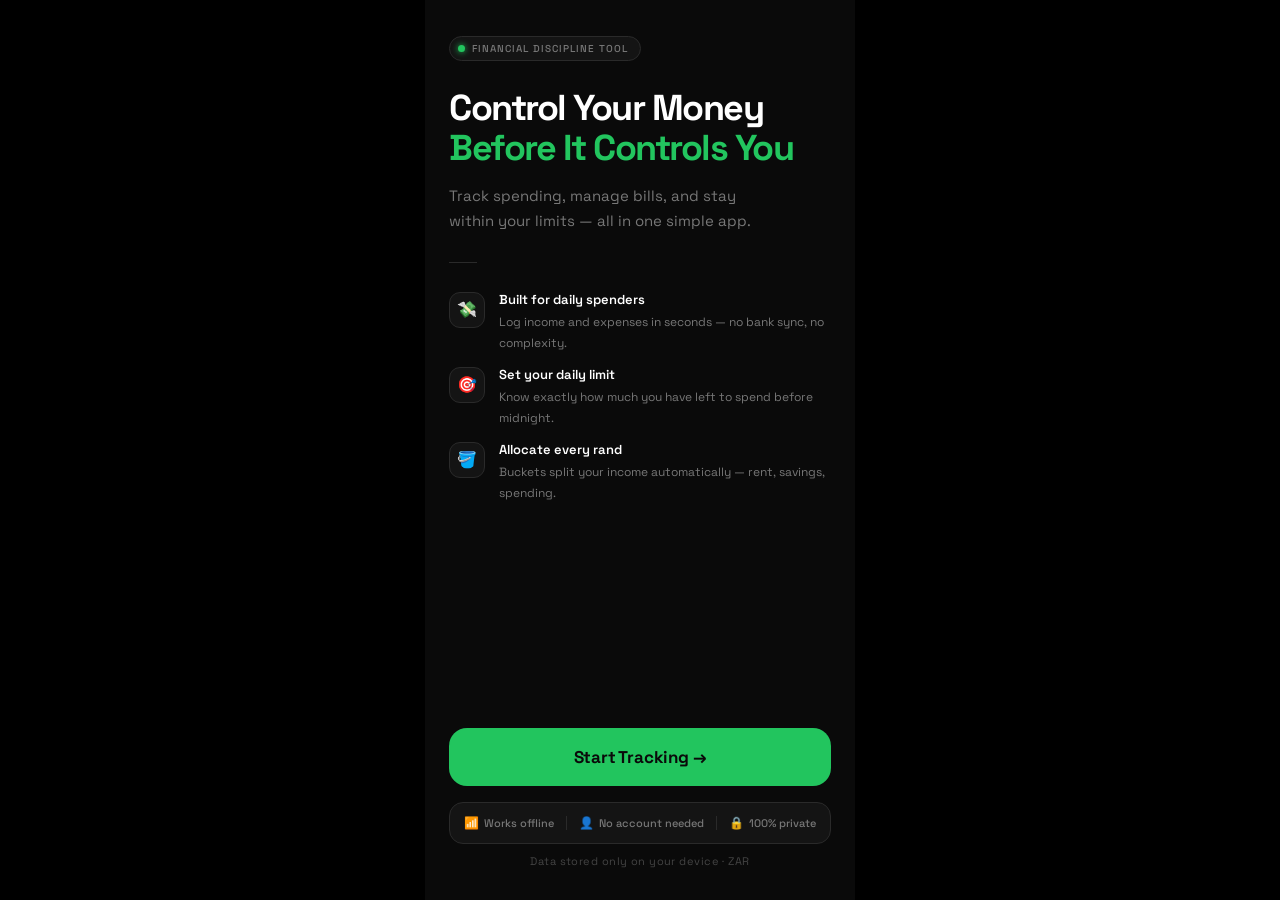
==== commit fb0853a4: "update" ====
--- a/index.html
+++ b/index.html
@@ -11,6 +11,7 @@
 <meta name="apple-mobile-web-app-title" content="SpendLess" />
 <link rel="manifest" href="manifest.json" />
 <link rel="preconnect" href="https://fonts.googleapis.com" />
+<link rel="preconnect" href="https://fonts.gstatic.com" crossorigin />
 <link href="https://fonts.googleapis.com/css2?family=Space+Grotesk:wght@400;500;700&display=swap" rel="stylesheet" />
 <link rel="stylesheet" href="css/style.css" />
 </head>
@@ -20,14 +21,19 @@
 
   <!-- ══ LANDING SCREEN ══ -->
   <div class="screen active" id="screen-landing">
-    <div class="landing-wrap">
+    <div class="landing-inner">
       <div class="landing-top">
         <div class="landing-badge">
           <span class="landing-badge-dot"></span>
-          <span class="landing-badge-text">FINANCIAL DISCIPLINE TOOL</span>
-        </div>
-        <div class="landing-wordmark">Spend<span>Less</span></div>
-        <div class="landing-tagline">Track your money. Control your spending. Build discipline.</div>
+          <span class="landing-badge-text">Financial Discipline Tool</span>
+        </div>
+        <div class="landing-headline">
+          Control Your Money<br />
+          <span class="landing-headline-accent">Before It Controls You</span>
+        </div>
+        <div class="landing-subtext">
+          Track spending, manage bills, and stay within your limits — all in one simple app.
+        </div>
         <div class="landing-divider"></div>
         <div class="landing-pills">
           <div class="landing-pill">
@@ -54,50 +60,80 @@
         </div>
       </div>
       <div class="landing-bottom">
-        <button class="btn-landing" onclick="enterApp()">Get Started →</button>
-        <div class="landing-footnote">Works offline · No account needed · ZAR</div>
-      </div>
-    </div>
-  </div>
-
-  <!-- ══ LANDING SCREEN ══ -->
-  <div class="screen active" id="screen-landing">
-    <div class="landing-wrap">
-
-      <div class="landing-top">
-        <div class="landing-badge">
-          <span class="landing-badge-dot"></span>
-          <span class="landing-badge-text">Built for South Africa · ZAR</span>
-        </div>
-
-        <div class="landing-headline">Control Your Money<br>Before It Controls<br><span>You.</span></div>
-
-        <div class="landing-sub">Track spending, manage bills, and stay within your limits — all in one simple app.</div>
-
+        <button class="btn-landing" onclick="enterApp()">Start Tracking →</button>
         <div class="landing-trust">
-          <div class="trust-item">
-            <span class="trust-icon">🔒</span>
-            <span>100% private — stored on your device</span>
-          </div>
-          <div class="trust-item">
-            <span class="trust-icon">📵</span>
-            <span>Works offline, no internet needed</span>
-          </div>
-          <div class="trust-item">
-            <span class="trust-icon">👤</span>
-            <span>No account, no signup, no nonsense</span>
-          </div>
-        </div>
-      </div>
-
-      <div class="landing-bottom">
-        <button class="btn-landing" onclick="enterApp()">
-          <span>Start Tracking</span>
-          <span class="btn-landing-arrow">→</span>
-        </button>
-        <div class="landing-footnote">Free · No ads · No data collection</div>
-      </div>
-
+          <div class="landing-trust-item">
+            <span class="landing-trust-icon">📶</span>
+            <span>Works offline</span>
+          </div>
+          <div class="landing-trust-sep"></div>
+          <div class="landing-trust-item">
+            <span class="landing-trust-icon">👤</span>
+            <span>No account needed</span>
+          </div>
+          <div class="landing-trust-sep"></div>
+          <div class="landing-trust-item">
+            <span class="landing-trust-icon">🔒</span>
+            <span>100% private</span>
+          </div>
+        </div>
+        <div class="landing-footnote">Data stored only on your device · ZAR</div>
+      </div>
+    </div>
+  </div>
+
+  <!-- ══ HOME SCREEN ══ -->
+  <div class="screen" id="screen-home">
+    <div class="statusbar">
+      <span id="clock-home">9:41</span>
+      <span style="font-weight:700;letter-spacing:0.06em;">SPENDLESS</span>
+      <span style="width:36px"></span>
+    </div>
+    <div class="home-top">
+      <div class="day-label" id="home-day">Monday</div>
+      <div class="balance-row">
+        <div>
+          <div style="font-size:11px;color:var(--text3);margin-bottom:2px;">net today</div>
+          <div class="balance-big" id="home-balance">R0</div>
+        </div>
+        <div class="balance-meta">
+          <div class="meta-item inc">Income <span class="val" id="meta-inc">R0</span></div>
+          <div class="meta-item exp">Expenses <span class="val" id="meta-exp">R0</span></div>
+        </div>
+      </div>
+    </div>
+    <div class="limit-card">
+      <div class="limit-header">
+        <div class="limit-label">Daily Limit</div>
+        <button class="limit-edit" onclick="goTo('screen-settings')">Edit</button>
+      </div>
+      <div class="limit-nums">
+        <div class="limit-remaining ok" id="limit-rem">R200</div>
+        <div class="limit-of" id="limit-of">of R200</div>
+      </div>
+      <div class="progress-track"><div class="progress-fill ok" id="prog" style="width:0%"></div></div>
+      <div class="limit-sub">
+        <span>Spent: <span class="spent-val" id="spent-val">R0</span></span>
+        <span id="pct-lbl">0% used</span>
+      </div>
+    </div>
+    <div class="alert-banner alert-ok" id="alert">You're within your limit</div>
+    <div class="home-scroll">
+      <div id="bills-widget"></div>
+      <div id="buckets-widget"></div>
+      <div class="section-label">Today's transactions</div>
+      <div class="tx-list" id="tx-list"></div>
+    </div>
+    <div class="btn-row">
+      <button class="btn btn-income" onclick="goTo('screen-income')">＋ Income</button>
+      <button class="btn btn-expense" onclick="goTo('screen-expense')">－ Expense</button>
+    </div>
+    <div class="nav">
+      <button class="nav-btn active"  onclick="goTo('screen-home')"   ><span class="nav-icon">⬤</span>Today</button>
+      <button class="nav-btn"         onclick="goTo('screen-bills')"  ><span class="nav-icon">📋</span>Bills</button>
+      <button class="nav-btn"         onclick="goTo('screen-buckets')"><span class="nav-icon">🪣</span>Buckets</button>
+      <button class="nav-btn"         onclick="goTo('screen-history')"><span class="nav-icon">☰</span>History</button>
+      <button class="nav-btn"         onclick="goTo('screen-settings')"><span class="nav-icon">◎</span>Settings</button>
     </div>
   </div>
 
--- a/css/style.css
+++ b/css/style.css
@@ -49,8 +49,6 @@
   max-width: 430px;
   height: 100%;
   max-height: 100%;
-  display: flex;
-  flex-direction: column;
   background: var(--bg);
   overflow: hidden;
 }
@@ -77,6 +75,210 @@
   -webkit-overflow-scrolling: touch;
   padding: 14px 14px 24px;
 }
+
+/* ══════════════════════════════════════════
+   LANDING SCREEN
+   ══════════════════════════════════════════ */
+
+#screen-landing {
+  background: var(--bg);
+  overflow: hidden;
+}
+
+.landing-inner {
+  position: absolute;
+  top: 0; left: 0; right: 0; bottom: 0;
+  overflow-y: auto;
+  overscroll-behavior: contain;
+  -webkit-overflow-scrolling: touch;
+  display: flex;
+  flex-direction: column;
+  justify-content: space-between;
+  padding: max(env(safe-area-inset-top), 36px) 24px max(env(safe-area-inset-bottom), 32px);
+}
+
+/* ── TOP ── */
+.landing-top {
+  display: flex;
+  flex-direction: column;
+  flex-shrink: 0;
+  padding-bottom: 24px;
+}
+
+.landing-badge {
+  display: inline-flex;
+  align-items: center;
+  gap: 7px;
+  background: var(--surface);
+  border: 1px solid var(--border);
+  border-radius: 99px;
+  padding: 5px 12px 5px 8px;
+  width: fit-content;
+  margin-bottom: 28px;
+}
+
+.landing-badge-dot {
+  width: 7px;
+  height: 7px;
+  border-radius: 50%;
+  background: var(--green);
+  box-shadow: 0 0 6px var(--green);
+  flex-shrink: 0;
+  animation: badgePulse 2s ease infinite;
+}
+
+@keyframes badgePulse {
+  0%, 100% { opacity: 1; }
+  50%       { opacity: 0.35; }
+}
+
+.landing-badge-text {
+  font-size: 10px;
+  font-weight: 500;
+  color: var(--text2);
+  letter-spacing: 0.1em;
+  text-transform: uppercase;
+}
+
+.landing-headline {
+  font-size: 36px;
+  font-weight: 700;
+  letter-spacing: -1.5px;
+  line-height: 1.1;
+  color: var(--text);
+  margin-bottom: 16px;
+}
+
+.landing-headline-accent {
+  color: var(--green);
+}
+
+.landing-subtext {
+  font-size: 15px;
+  color: var(--text2);
+  line-height: 1.65;
+  margin-bottom: 28px;
+  max-width: 320px;
+}
+
+.landing-divider {
+  width: 28px;
+  height: 1px;
+  background: var(--border);
+  margin-bottom: 28px;
+}
+
+.landing-pills {
+  display: flex;
+  flex-direction: column;
+  gap: 14px;
+}
+
+.landing-pill {
+  display: flex;
+  align-items: flex-start;
+  gap: 14px;
+}
+
+.landing-pill-icon {
+  width: 36px;
+  height: 36px;
+  border-radius: 11px;
+  background: var(--surface);
+  border: 1px solid var(--border);
+  display: flex;
+  align-items: center;
+  justify-content: center;
+  font-size: 16px;
+  flex-shrink: 0;
+  margin-top: 1px;
+}
+
+.landing-pill-text strong {
+  display: block;
+  font-size: 13px;
+  font-weight: 600;
+  color: var(--text);
+  margin-bottom: 2px;
+}
+
+.landing-pill-text span {
+  font-size: 12px;
+  color: var(--text2);
+  line-height: 1.5;
+}
+
+/* ── BOTTOM ── */
+.landing-bottom {
+  display: flex;
+  flex-direction: column;
+  flex-shrink: 0;
+}
+
+.btn-landing {
+  width: 100%;
+  padding: 18px;
+  border-radius: 18px;
+  border: none;
+  background: var(--green);
+  color: #0a0a0a;
+  font-family: inherit;
+  font-size: 17px;
+  font-weight: 700;
+  cursor: pointer;
+  letter-spacing: -0.2px;
+  transition: opacity 0.15s, transform 0.1s;
+  -webkit-user-select: none;
+  user-select: none;
+}
+
+.btn-landing:active {
+  transform: scale(0.97);
+  opacity: 0.88;
+}
+
+.landing-trust {
+  display: flex;
+  align-items: center;
+  justify-content: center;
+  gap: 12px;
+  margin-top: 16px;
+  padding: 12px 14px;
+  background: var(--surface);
+  border: 1px solid var(--border);
+  border-radius: 14px;
+}
+
+.landing-trust-item {
+  display: flex;
+  align-items: center;
+  gap: 5px;
+  font-size: 11px;
+  color: var(--text2);
+  font-weight: 500;
+  white-space: nowrap;
+}
+
+.landing-trust-icon { font-size: 12px; }
+
+.landing-trust-sep {
+  width: 1px;
+  height: 14px;
+  background: var(--border);
+  flex-shrink: 0;
+}
+
+.landing-footnote {
+  text-align: center;
+  margin-top: 10px;
+  font-size: 11px;
+  color: var(--text3);
+  letter-spacing: 0.04em;
+}
+
+/* ══════════════════════════════════════════
+   APP SCREENS
+   ══════════════════════════════════════════ */
 
 .statusbar {
   display: flex;
@@ -327,14 +529,13 @@
 .pct-bar-label .ok   { color: var(--green); font-weight: 600; }
 
 .buckets-list { display: flex; flex-direction: column; gap: 8px; }
-
-.bucket-card { background: var(--surface); border-radius: 16px; border: 1px solid var(--border); padding: 14px 16px; animation: fadeIn 0.2s ease; }
-.bucket-card-top { display: flex; align-items: center; justify-content: space-between; margin-bottom: 10px; }
-.bucket-card-left { display: flex; align-items: center; gap: 10px; }
+.bucket-card  { background: var(--surface); border-radius: 16px; border: 1px solid var(--border); padding: 14px 16px; animation: fadeIn 0.2s ease; }
+.bucket-card-top   { display: flex; align-items: center; justify-content: space-between; margin-bottom: 10px; }
+.bucket-card-left  { display: flex; align-items: center; gap: 10px; }
 .bucket-card-emoji { font-size: 20px; }
 .bucket-card-name  { font-size: 15px; font-weight: 600; }
 .bucket-card-pct   { font-size: 12px; color: var(--text2); }
-.bucket-card-right { text-align: right; }
+.bucket-card-right  { text-align: right; }
 .bucket-card-amount { font-size: 18px; font-weight: 700; color: var(--green); }
 .bucket-card-of     { font-size: 11px; color: var(--text3); }
 .bucket-card-bar-track { height: 4px; border-radius: 99px; background: var(--surface2); overflow: hidden; }
@@ -350,52 +551,31 @@
 .bucket-delete-btn { background: none; border: none; cursor: pointer; font-size: 14px; color: var(--text3); padding: 2px 6px; transition: color 0.15s; }
 .bucket-delete-btn:hover { color: var(--red); }
 
-.add-fab {
-  margin-top: 16px; width: 100%; padding: 14px; border-radius: 16px;
-  border: 1px dashed var(--border); background: transparent;
-  font-family: inherit; font-size: 14px; font-weight: 600;
-  color: var(--text2); cursor: pointer;
-  transition: border-color 0.15s, color 0.15s;
-}
+.add-fab { margin-top: 16px; width: 100%; padding: 14px; border-radius: 16px; border: 1px dashed var(--border); background: transparent; font-family: inherit; font-size: 14px; font-weight: 600; color: var(--text2); cursor: pointer; transition: border-color 0.15s, color 0.15s; }
 .add-fab:hover { border-color: #555; color: var(--text); }
 
-.modal-overlay {
-  display: none; position: fixed; inset: 0;
-  background: rgba(0,0,0,0.7); z-index: 100;
-  align-items: flex-end; justify-content: center;
-  backdrop-filter: blur(4px);
-}
+.modal-overlay { display: none; position: fixed; inset: 0; background: rgba(0,0,0,0.7); z-index: 100; align-items: flex-end; justify-content: center; backdrop-filter: blur(4px); }
 .modal-overlay.open { display: flex; }
-
-.modal {
-  background: var(--surface); border-radius: 24px 24px 0 0;
-  border: 1px solid var(--border); padding: 24px 20px;
-  width: 100%; max-width: 430px;
-  padding-bottom: max(env(safe-area-inset-bottom), 24px);
-  animation: slideUp 0.25s cubic-bezier(0.34,1.2,0.64,1);
-}
-@keyframes slideUp {
-  from { transform: translateY(100%); }
-  to   { transform: translateY(0); }
-}
+.modal { background: var(--surface); border-radius: 24px 24px 0 0; border: 1px solid var(--border); padding: 24px 20px; width: 100%; max-width: 430px; padding-bottom: max(env(safe-area-inset-bottom), 24px); animation: slideUp 0.25s cubic-bezier(0.34,1.2,0.64,1); }
+@keyframes slideUp { from { transform: translateY(100%); } to { transform: translateY(0); } }
 .modal-title { font-size: 18px; font-weight: 700; margin-bottom: 16px; }
 .modal-btn { flex: 1; padding: 13px; border-radius: 14px; border: none; font-family: inherit; font-size: 14px; font-weight: 700; cursor: pointer; transition: opacity 0.15s; }
 .modal-cancel  { background: var(--surface2); color: var(--text2); }
 .modal-confirm { background: var(--green); color: #0a0a0a; }
 .modal-confirm:active { opacity: 0.8; }
 
-/* ── HISTORY ── */
+/* ══════════════════════════════════════════
+   HISTORY SCREEN
+   ══════════════════════════════════════════ */
+
 .history-list {
   flex: 1; min-height: 0;
   overflow-y: auto; overscroll-behavior: contain;
   -webkit-overflow-scrolling: touch;
-  padding: 0 14px 24px;
-}
-
-.history-empty {
-  display: flex; flex-direction: column; align-items: center;
-  justify-content: center; padding: 80px 32px 40px; text-align: center;
-}
+  padding: 0 0 32px;
+}
+
+.history-empty { display: flex; flex-direction: column; align-items: center; justify-content: center; padding: 80px 32px 40px; text-align: center; }
 .history-empty-icon  { font-size: 40px; margin-bottom: 12px; opacity: 0.5; }
 .history-empty-title { font-size: 16px; font-weight: 600; color: var(--text2); margin-bottom: 6px; }
 .history-empty-sub   { font-size: 13px; color: var(--text3); line-height: 1.5; }
@@ -404,18 +584,16 @@
 
 .history-day-header {
   display: flex; align-items: center; justify-content: space-between;
-  padding: 16px 6px 8px;
+  padding: 16px 18px 8px;
   position: sticky; top: 0; background: var(--bg); z-index: 2;
   border-bottom: 1px solid var(--border);
 }
-.history-day-left  { display: flex; align-items: baseline; gap: 8px; }
-.history-day-name  { font-size: 14px; font-weight: 700; color: var(--text); }
-.history-day-date  { font-size: 11px; color: var(--text3); text-transform: uppercase; letter-spacing: 0.08em; }
+.history-day-left    { display: flex; align-items: baseline; gap: 8px; }
+.history-day-name    { font-size: 14px; font-weight: 700; color: var(--text); }
+.history-day-date    { font-size: 11px; color: var(--text3); text-transform: uppercase; letter-spacing: 0.08em; }
 .history-day-summary { display: flex; align-items: center; gap: 6px; }
 
-.history-day-inc, .history-day-exp {
-  font-size: 11px; font-weight: 600; padding: 3px 7px; border-radius: 99px;
-}
+.history-day-inc, .history-day-exp { font-size: 11px; font-weight: 600; padding: 3px 7px; border-radius: 99px; }
 .history-day-inc { color: var(--green); background: var(--green-bg); }
 .history-day-exp { color: var(--red);   background: var(--red-bg); }
 
@@ -423,7 +601,7 @@
 .history-day-net.pos { color: var(--green); }
 .history-day-net.neg { color: var(--red); }
 
-.history-tx-group { padding: 0; }
+.history-tx-group { padding: 0 14px; }
 
 .history-tx-item {
   display: flex; align-items: center; gap: 12px;
@@ -460,213 +638,25 @@
 .history-tx-delete:hover  { background: var(--red-bg); color: var(--red); }
 .history-tx-delete:active { transform: scale(0.88); }
 
-/* ── SETTINGS ── */
-.settings-body {
-  flex: 1; min-height: 0; overflow-y: auto;
-  overscroll-behavior: contain; -webkit-overflow-scrolling: touch;
-  padding: 20px 16px; display: flex; flex-direction: column; gap: 20px;
-}
+/* ══════════════════════════════════════════
+   SETTINGS
+   ══════════════════════════════════════════ */
+
+.settings-body { flex: 1; min-height: 0; overflow-y: auto; overscroll-behavior: contain; -webkit-overflow-scrolling: touch; padding: 20px 16px; display: flex; flex-direction: column; gap: 20px; }
 .settings-section { background: var(--surface); border-radius: 18px; border: 1px solid var(--border); overflow: hidden; flex-shrink: 0; }
 .settings-row { display: flex; align-items: center; justify-content: space-between; padding: 16px 18px; border-bottom: 1px solid var(--border); }
 .settings-row:last-child { border-bottom: none; }
 .settings-row-label { font-size: 14px; font-weight: 500; }
 .settings-row-val   { font-size: 14px; color: var(--text2); }
 .settings-input { background: transparent; border: none; outline: none; font-family: inherit; font-size: 14px; font-weight: 600; color: var(--green); text-align: right; width: 80px; }
-
-.danger-btn {
-  width: 100%; padding: 14px; border-radius: 14px;
-  border: 1px solid rgba(239,68,68,0.3); background: var(--red-bg);
-  color: var(--red); font-family: inherit; font-size: 14px;
-  font-weight: 600; cursor: pointer; flex-shrink: 0;
-}
+.danger-btn { width: 100%; padding: 14px; border-radius: 14px; border: 1px solid rgba(239,68,68,0.3); background: var(--red-bg); color: var(--red); font-family: inherit; font-size: 14px; font-weight: 600; cursor: pointer; flex-shrink: 0; }
 .danger-btn:active { opacity: 0.7; }
 
-/* ── NAV BAR ── */
+/* ══════════════════════════════════════════
+   NAV BAR
+   ══════════════════════════════════════════ */
+
 .nav { display: flex; border-top: 1px solid var(--border); flex-shrink: 0; }
-.nav-btn {
-  flex: 1; padding: 8px 0;
-  padding-bottom: max(env(safe-area-inset-bottom), 8px);
-  background: none; border: none; font-family: inherit;
-  font-size: 9px; font-weight: 500; color: var(--text3);
-  cursor: pointer; letter-spacing: 0.04em;
-  display: flex; flex-direction: column; align-items: center; gap: 3px;
-  text-transform: uppercase;
-}
+.nav-btn { flex: 1; padding: 8px 0; padding-bottom: max(env(safe-area-inset-bottom), 8px); background: none; border: none; font-family: inherit; font-size: 9px; font-weight: 500; color: var(--text3); cursor: pointer; letter-spacing: 0.04em; display: flex; flex-direction: column; align-items: center; gap: 3px; text-transform: uppercase; }
 .nav-btn.active { color: var(--text); }
-.nav-icon { font-size: 16px; }
-
-
-/* ══════════════════════════════════════════
-   LANDING SCREEN
-   ══════════════════════════════════════════ */
-
-#screen-landing {
-  background: var(--bg);
-}
-
-.landing-wrap {
-  display: flex;
-  flex-direction: column;
-  justify-content: space-between;
-  height: 100%;
-  padding: max(env(safe-area-inset-top), 56px) 28px max(env(safe-area-inset-bottom), 44px);
-}
-
-.landing-top {
-  display: flex;
-  flex-direction: column;
-  flex: 1;
-  justify-content: center;
-}
-
-/* ── BADGE ── */
-.landing-badge {
-  display: inline-flex;
-  align-items: center;
-  gap: 8px;
-  background: var(--surface);
-  border: 1px solid var(--border);
-  border-radius: 99px;
-  padding: 6px 14px 6px 10px;
-  width: fit-content;
-  margin-bottom: 28px;
-  opacity: 0;
-  animation: landingFadeUp 0.5s ease 0.05s forwards;
-}
-
-.landing-badge-dot {
-  width: 8px;
-  height: 8px;
-  border-radius: 50%;
-  background: var(--green);
-  flex-shrink: 0;
-  animation: badgePulse 2.5s ease infinite;
-}
-
-@keyframes badgePulse {
-  0%, 100% { opacity: 1; box-shadow: 0 0 0 0 rgba(34,197,94,0.4); }
-  50%       { opacity: 0.7; box-shadow: 0 0 0 4px rgba(34,197,94,0); }
-}
-
-.landing-badge-text {
-  font-size: 11px;
-  font-weight: 500;
-  color: var(--text2);
-  letter-spacing: 0.06em;
-}
-
-/* ── HEADLINE ── */
-.landing-headline {
-  font-size: 42px;
-  font-weight: 700;
-  letter-spacing: -1.5px;
-  line-height: 1.1;
-  color: var(--text);
-  margin-bottom: 20px;
-  opacity: 0;
-  animation: landingFadeUp 0.55s ease 0.15s forwards;
-}
-
-.landing-headline span {
-  color: var(--green);
-}
-
-/* ── SUBTEXT ── */
-.landing-sub {
-  font-size: 15px;
-  color: var(--text2);
-  line-height: 1.65;
-  margin-bottom: 36px;
-  max-width: 320px;
-  opacity: 0;
-  animation: landingFadeUp 0.55s ease 0.25s forwards;
-}
-
-/* ── TRUST SIGNALS ── */
-.landing-trust {
-  display: flex;
-  flex-direction: column;
-  gap: 12px;
-  opacity: 0;
-  animation: landingFadeUp 0.55s ease 0.35s forwards;
-}
-
-.trust-item {
-  display: flex;
-  align-items: center;
-  gap: 12px;
-  background: var(--surface);
-  border: 1px solid var(--border);
-  border-radius: 14px;
-  padding: 13px 16px;
-}
-
-.trust-icon {
-  font-size: 18px;
-  flex-shrink: 0;
-  width: 28px;
-  text-align: center;
-}
-
-.trust-item span:last-child {
-  font-size: 13px;
-  font-weight: 500;
-  color: var(--text);
-  line-height: 1.4;
-}
-
-/* ── CTA ── */
-.landing-bottom {
-  display: flex;
-  flex-direction: column;
-  gap: 14px;
-  opacity: 0;
-  animation: landingFadeUp 0.55s ease 0.5s forwards;
-}
-
-.btn-landing {
-  width: 100%;
-  padding: 18px 24px;
-  border-radius: 18px;
-  border: none;
-  background: var(--text);
-  color: var(--bg);
-  font-family: inherit;
-  font-size: 17px;
-  font-weight: 700;
-  cursor: pointer;
-  display: flex;
-  align-items: center;
-  justify-content: center;
-  gap: 10px;
-  transition: opacity 0.15s, transform 0.1s;
-  -webkit-user-select: none;
-  user-select: none;
-  letter-spacing: -0.2px;
-}
-
-.btn-landing:active {
-  transform: scale(0.97);
-  opacity: 0.88;
-}
-
-.btn-landing-arrow {
-  font-size: 20px;
-  transition: transform 0.2s ease;
-}
-
-.btn-landing:hover .btn-landing-arrow {
-  transform: translateX(4px);
-}
-
-.landing-footnote {
-  text-align: center;
-  font-size: 12px;
-  color: var(--text3);
-  letter-spacing: 0.04em;
-}
-
-@keyframes landingFadeUp {
-  from { opacity: 0; transform: translateY(18px); }
-  to   { opacity: 1; transform: none; }
-}+.nav-icon { font-size: 16px; }
